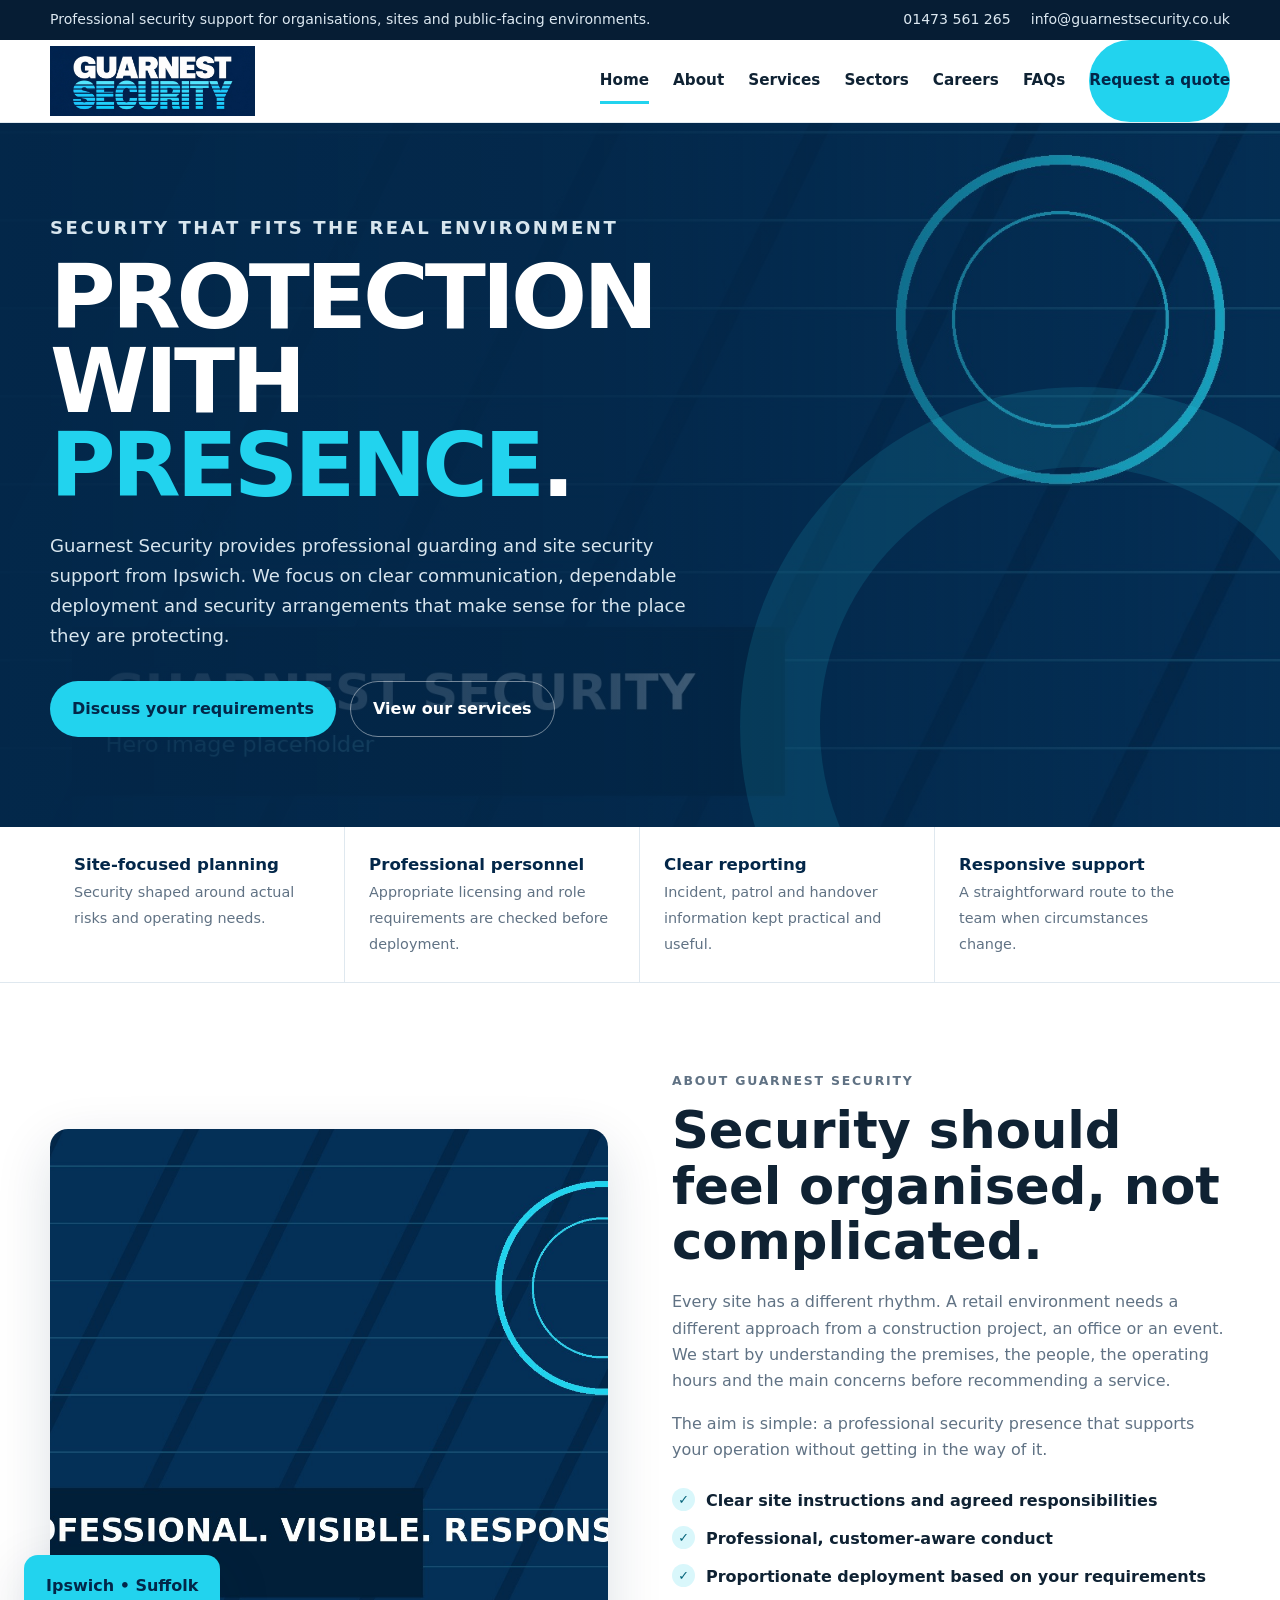
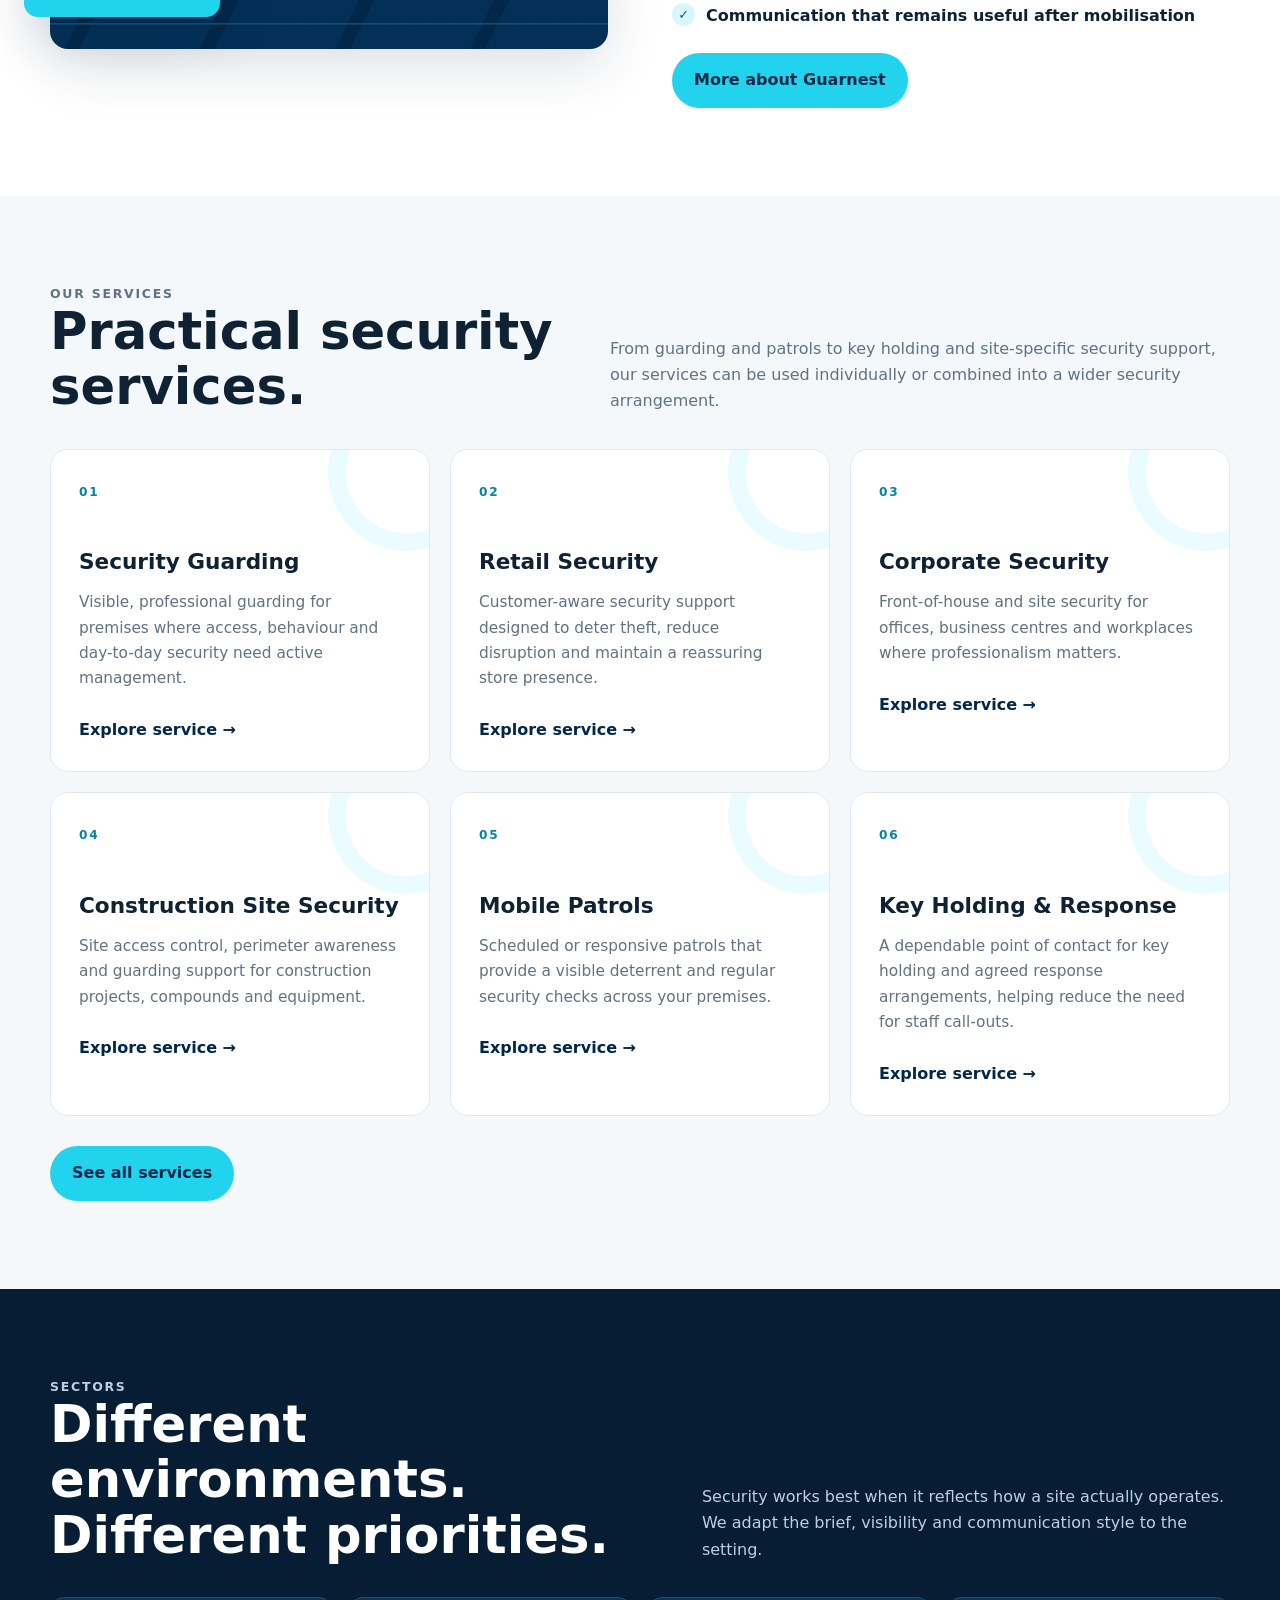
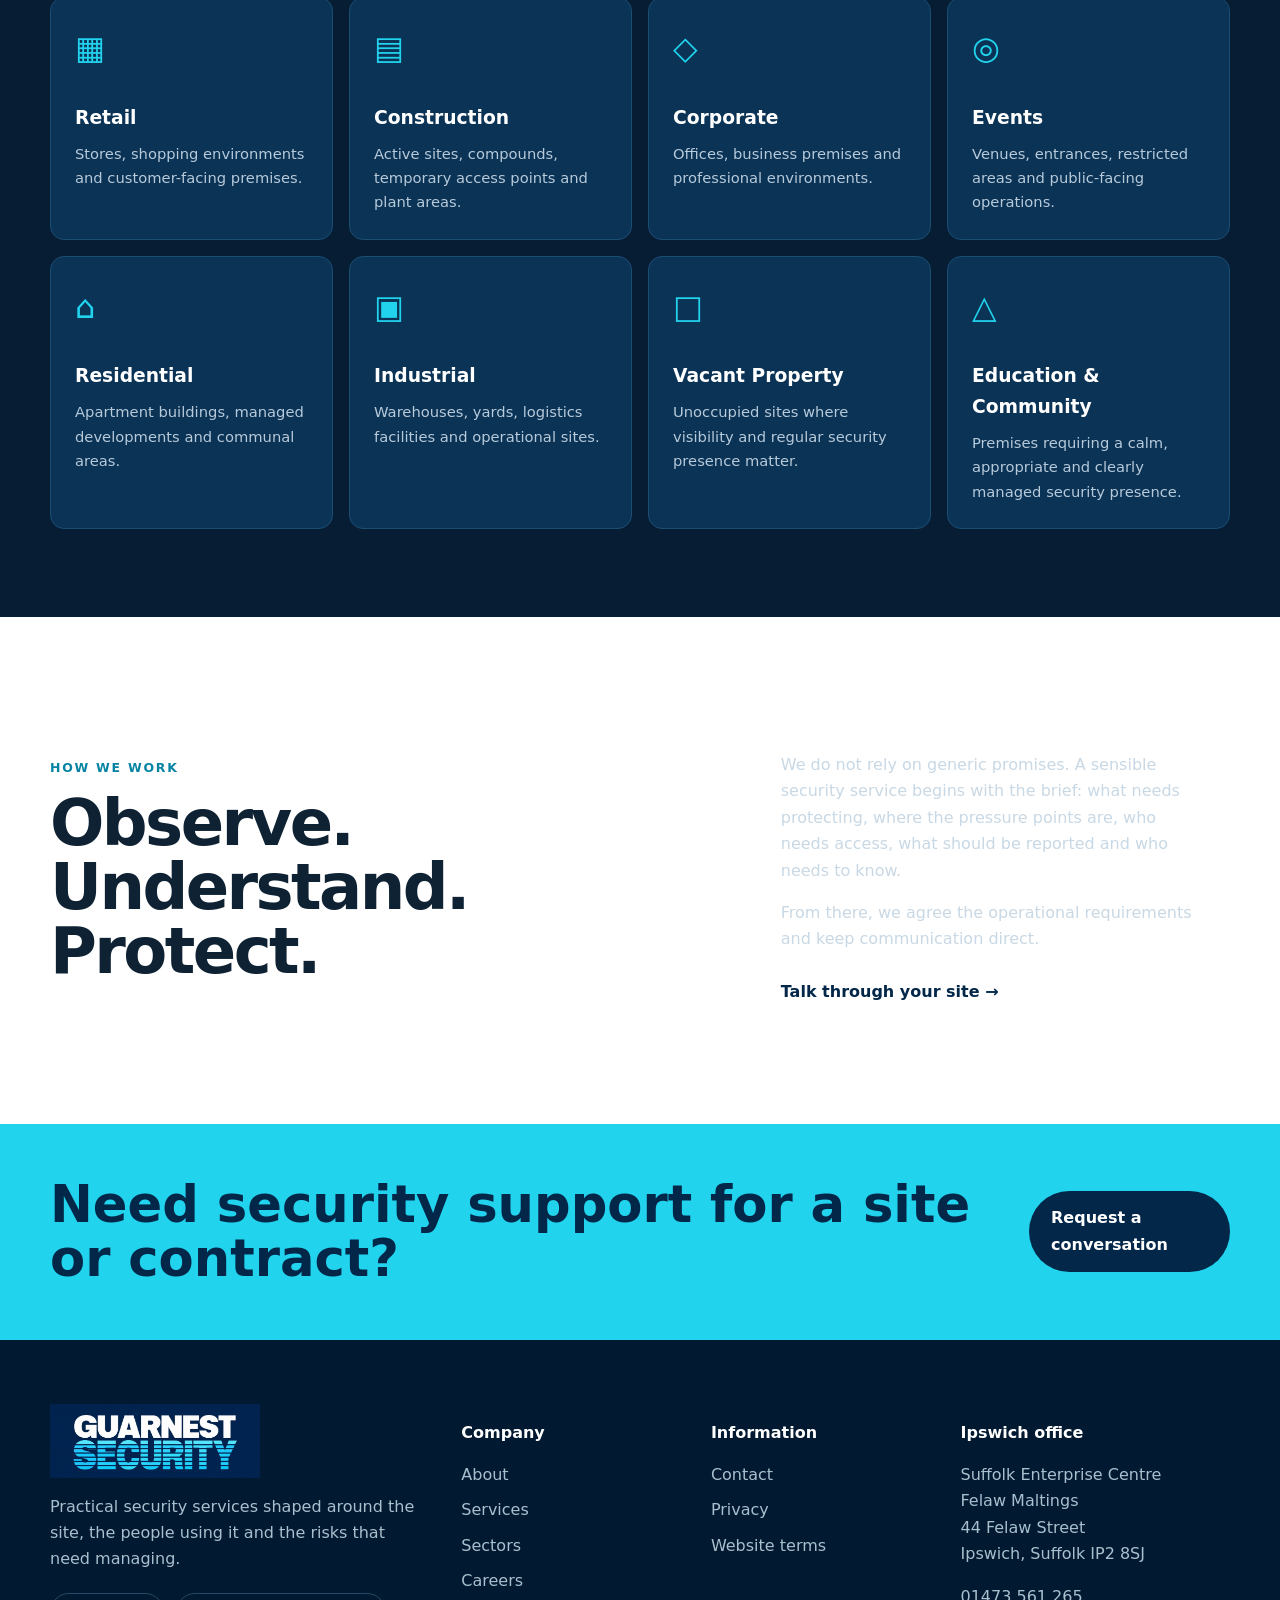
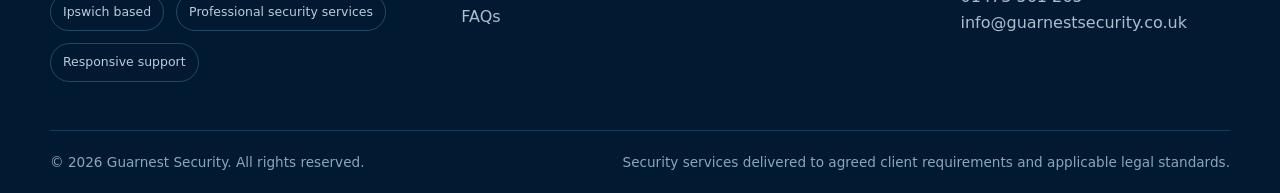
==== index.html @ 308ed081 "Add files via upload" ====
<!doctype html><html lang="en-GB"><head><meta charset="utf-8"><meta name="viewport" content="width=device-width,initial-scale=1"><title>Guarnest Security | Professional Security Services in Ipswich</title><meta name="description" content="Guarnest Security provides professional guarding, patrol, key holding, event, retail, construction and site security services from Ipswich, Suffolk."><meta name="theme-color" content="#032749"><link rel="icon" href="/favicon.svg" type="image/svg+xml"><link rel="alternate icon" href="/favicon.ico"><link rel="stylesheet" href="/assets/css/style.css"><script defer src="/assets/js/script.js"></script></head><body><a class="skip-link" href="#main">Skip to content</a>
<div class="topbar"><div class="container"><span class="topbar-copy">Professional security support for organisations, sites and public-facing environments.</span><div class="topbar-links"><a href="tel:01473561265">01473 561 265</a><a href="mailto:info@guarnestsecurity.co.uk">info@guarnestsecurity.co.uk</a></div></div></div>
<header class="site-header"><div class="container nav-wrap"><a class="brand" href="/" aria-label="Guarnest Security home"><img src="/images/guarnest-logo.jpg" alt="Guarnest Security"></a><button class="menu-btn" aria-label="Open menu" aria-expanded="false"><span></span><span></span><span></span></button><nav class="nav" aria-label="Primary navigation"><a href="/" class="active">Home</a><a href="/about/" class="">About</a><a href="/services/" class="">Services</a><a href="/sectors/" class="">Sectors</a><a href="/careers/" class="">Careers</a><a href="/faq/" class="">FAQs</a><a class="nav-cta" href="/contact/">Request a quote</a></nav></div></header><main id="main"><section class="hero"><div class="container"><div class="hero-copy"><p class="eyebrow">Security that fits the real environment</p><h1>Protection with <span>presence</span>.</h1><p>Guarnest Security provides professional guarding and site security support from Ipswich. We focus on clear communication, dependable deployment and security arrangements that make sense for the place they are protecting.</p><div class="hero-actions"><a class="btn" href="/contact/">Discuss your requirements</a><a class="btn btn-outline" href="/services/">View our services</a></div></div></div></section>
<section class="trust-strip"><div class="container trust-grid"><div class="trust-item"><strong>Site-focused planning</strong><span>Security shaped around actual risks and operating needs.</span></div><div class="trust-item"><strong>Professional personnel</strong><span>Appropriate licensing and role requirements are checked before deployment.</span></div><div class="trust-item"><strong>Clear reporting</strong><span>Incident, patrol and handover information kept practical and useful.</span></div><div class="trust-item"><strong>Responsive support</strong><span>A straightforward route to the team when circumstances change.</span></div></div></section>
<section class="section"><div class="container split"><div class="media-card reveal"><img src="/images/about-security.jpg" alt="Guarnest Security image placeholder"><div class="media-badge">Ipswich • Suffolk</div></div><div class="content reveal"><p class="eyebrow">About Guarnest Security</p><h2>Security should feel organised, not complicated.</h2><p>Every site has a different rhythm. A retail environment needs a different approach from a construction project, an office or an event. We start by understanding the premises, the people, the operating hours and the main concerns before recommending a service.</p><p>The aim is simple: a professional security presence that supports your operation without getting in the way of it.</p><ul class="ticks"><li>Clear site instructions and agreed responsibilities</li><li>Professional, customer-aware conduct</li><li>Proportionate deployment based on your requirements</li><li>Communication that remains useful after mobilisation</li></ul><a class="btn" href="/about/">More about Guarnest</a></div></div></section>
<section class="section section-soft"><div class="container"><div class="section-head"><div><p class="eyebrow">Our services</p><h2>Practical security services.</h2></div><p>From guarding and patrols to key holding and site-specific security support, our services can be used individually or combined into a wider security arrangement.</p></div><div class="cards"><article class="card reveal"><span class="num">01</span><h3>Security Guarding</h3><p>Visible, professional guarding for premises where access, behaviour and day-to-day security need active management.</p><a class="card-link" href="/services/#security-guarding">Explore service →</a></article><article class="card reveal"><span class="num">02</span><h3>Retail Security</h3><p>Customer-aware security support designed to deter theft, reduce disruption and maintain a reassuring store presence.</p><a class="card-link" href="/services/#retail-security">Explore service →</a></article><article class="card reveal"><span class="num">03</span><h3>Corporate Security</h3><p>Front-of-house and site security for offices, business centres and workplaces where professionalism matters.</p><a class="card-link" href="/services/#corporate-security">Explore service →</a></article><article class="card reveal"><span class="num">04</span><h3>Construction Site Security</h3><p>Site access control, perimeter awareness and guarding support for construction projects, compounds and equipment.</p><a class="card-link" href="/services/#construction-site-security">Explore service →</a></article><article class="card reveal"><span class="num">05</span><h3>Mobile Patrols</h3><p>Scheduled or responsive patrols that provide a visible deterrent and regular security checks across your premises.</p><a class="card-link" href="/services/#mobile-patrols">Explore service →</a></article><article class="card reveal"><span class="num">06</span><h3>Key Holding & Response</h3><p>A dependable point of contact for key holding and agreed response arrangements, helping reduce the need for staff call-outs.</p><a class="card-link" href="/services/#key-holding-response">Explore service →</a></article></div><div style="margin-top:30px"><a class="btn" href="/services/">See all services</a></div></div></section>
<section class="section section-dark"><div class="container"><div class="section-head"><div><p class="eyebrow">Sectors</p><h2>Different environments. Different priorities.</h2></div><p>Security works best when it reflects how a site actually operates. We adapt the brief, visibility and communication style to the setting.</p></div><div class="sector-grid"><article class="sector reveal"><div class="icon">▦</div><h3>Retail</h3><p>Stores, shopping environments and customer-facing premises.</p></article><article class="sector reveal"><div class="icon">▤</div><h3>Construction</h3><p>Active sites, compounds, temporary access points and plant areas.</p></article><article class="sector reveal"><div class="icon">◇</div><h3>Corporate</h3><p>Offices, business premises and professional environments.</p></article><article class="sector reveal"><div class="icon">◎</div><h3>Events</h3><p>Venues, entrances, restricted areas and public-facing operations.</p></article><article class="sector reveal"><div class="icon">⌂</div><h3>Residential</h3><p>Apartment buildings, managed developments and communal areas.</p></article><article class="sector reveal"><div class="icon">▣</div><h3>Industrial</h3><p>Warehouses, yards, logistics facilities and operational sites.</p></article><article class="sector reveal"><div class="icon">□</div><h3>Vacant Property</h3><p>Unoccupied sites where visibility and regular security presence matter.</p></article><article class="sector reveal"><div class="icon">△</div><h3>Education & Community</h3><p>Premises requiring a calm, appropriate and clearly managed security presence.</p></article></div></div></section>
<section class="section"><div class="container statement"><div class="reveal"><p class="eyebrow">How we work</p><h2>Observe. Understand. Protect.</h2></div><div class="statement-box reveal"><p>We do not rely on generic promises. A sensible security service begins with the brief: what needs protecting, where the pressure points are, who needs access, what should be reported and who needs to know.</p><p>From there, we agree the operational requirements and keep communication direct.</p><a class="card-link" href="/contact/">Talk through your site →</a></div></div></section>
<section class="cta-band"><div class="container cta-inner"><h2>Need security support for a site or contract?</h2><a class="btn" href="/contact/">Request a conversation</a></div></section></main><footer class="footer"><div class="container footer-grid"><div><img class="footer-logo" src="/images/guarnest-logo.jpg" alt="Guarnest Security"><p>Practical security services shaped around the site, the people using it and the risks that need managing.</p><div class="badge-row"><span class="badge">Ipswich based</span><span class="badge">Professional security services</span><span class="badge">Responsive support</span></div></div><div><h3>Company</h3><div class="footer-links"><a href="/about/">About</a><a href="/services/">Services</a><a href="/sectors/">Sectors</a><a href="/careers/">Careers</a><a href="/faq/">FAQs</a></div></div><div><h3>Information</h3><div class="footer-links"><a href="/contact/">Contact</a><a href="/privacy/">Privacy</a><a href="/terms/">Website terms</a></div></div><div><h3>Ipswich office</h3><address>Suffolk Enterprise Centre<br>Felaw Maltings<br>44 Felaw Street<br>Ipswich, Suffolk IP2 8SJ</address><p><a href="tel:01473561265">01473 561 265</a><br><a href="mailto:info@guarnestsecurity.co.uk">info@guarnestsecurity.co.uk</a></p></div></div><div class="container footer-bottom"><span>© <span data-year></span> Guarnest Security. All rights reserved.</span><span>Security services delivered to agreed client requirements and applicable legal standards.</span></div></footer></body></html>
---- assets/css/style.css ----
/* Guarnest Security — original static website */
:root{--navy:#032749;--navy-2:#061d34;--blue:#075985;--cyan:#22d3ee;--cyan-2:#67e8f9;--ink:#0f2233;--muted:#607284;--paper:#f5f8fb;--white:#fff;--line:#dfe8ef;--shadow:0 18px 55px rgba(4,39,73,.14);--radius:18px;--max:1180px}
*{box-sizing:border-box}html{scroll-behavior:smooth}body{margin:0;font-family:Inter,ui-sans-serif,system-ui,-apple-system,BlinkMacSystemFont,"Segoe UI",sans-serif;color:var(--ink);background:#fff;line-height:1.65}img{max-width:100%;display:block}a{color:inherit;text-decoration:none}button,input,textarea,select{font:inherit}.container{width:min(var(--max),calc(100% - 40px));margin-inline:auto}.skip-link{position:absolute;left:-9999px;top:10px;background:#fff;color:#000;padding:10px 14px;z-index:9999}.skip-link:focus{left:10px}.eyebrow{margin:0 0 12px;text-transform:uppercase;letter-spacing:.14em;font-weight:800;font-size:.78rem;color:#0784a3}.section{padding:88px 0}.section-soft{background:var(--paper)}.section-dark{background:var(--navy-2);color:#fff}.section-head{display:flex;justify-content:space-between;align-items:end;gap:30px;margin-bottom:34px}.section-head h2,.content h2{font-size:clamp(2rem,4vw,3.4rem);line-height:1.08;margin:0}.section-head p{max-width:620px;color:var(--muted);margin:0}.section-dark .section-head p{color:#bdd0df}.topbar{background:var(--navy-2);color:#dce8f1;font-size:.88rem}.topbar .container{display:flex;justify-content:space-between;align-items:center;gap:20px;min-height:40px}.topbar-links{display:flex;gap:20px;flex-wrap:wrap}.topbar a:hover{color:var(--cyan)}.site-header{position:sticky;top:0;z-index:1000;background:rgba(255,255,255,.96);backdrop-filter:blur(12px);border-bottom:1px solid rgba(223,232,239,.9)}.nav-wrap{height:82px;display:flex;align-items:center;justify-content:space-between;gap:28px}.brand img{width:205px;height:70px;object-fit:cover;object-position:center}.nav{display:flex;align-items:center;gap:24px;font-weight:700;font-size:.95rem}.nav a{position:relative;padding:28px 0}.nav a:after{content:"";position:absolute;left:0;right:100%;bottom:18px;height:3px;background:var(--cyan);transition:.2s}.nav a:hover:after,.nav a.active:after{right:0}.nav-cta,.btn{display:inline-flex;align-items:center;justify-content:center;gap:9px;background:var(--cyan);color:#032749;border:0;border-radius:999px;padding:14px 22px;font-weight:850;transition:transform .18s,box-shadow .18s,background .18s;cursor:pointer}.nav-cta:hover,.btn:hover{transform:translateY(-2px);box-shadow:0 10px 30px rgba(34,211,238,.24);background:var(--cyan-2)}.btn-outline{background:transparent;border:1px solid rgba(255,255,255,.45);color:#fff}.btn-outline:hover{background:#fff;color:var(--navy)}.menu-btn{display:none;background:transparent;border:0;padding:10px}.menu-btn span{display:block;width:26px;height:2px;background:var(--navy);margin:5px 0}.hero{position:relative;min-height:700px;display:grid;align-items:center;color:#fff;background:linear-gradient(90deg,rgba(3,39,73,.95) 0%,rgba(3,39,73,.83) 48%,rgba(3,39,73,.25) 100%),url('../../images/hero-security.jpg') center/cover no-repeat;overflow:hidden}.hero:after{content:"";position:absolute;right:-140px;bottom:-240px;width:520px;height:520px;border:80px solid rgba(34,211,238,.12);border-radius:50%}.hero-copy{position:relative;z-index:2;max-width:760px;padding:90px 0}.hero h1{font-size:clamp(3rem,7vw,6.1rem);line-height:.94;letter-spacing:-.045em;margin:0 0 24px;text-transform:uppercase}.hero h1 span{color:var(--cyan)}.hero p{font-size:1.13rem;max-width:670px;color:#d7e5ee}.hero-actions{display:flex;gap:14px;flex-wrap:wrap;margin-top:30px}.trust-strip{background:#fff;border-bottom:1px solid var(--line)}.trust-grid{display:grid;grid-template-columns:repeat(4,1fr)}.trust-item{padding:24px;border-right:1px solid var(--line)}.trust-item:last-child{border:0}.trust-item strong{display:block;font-size:1.04rem;color:var(--navy)}.trust-item span{color:var(--muted);font-size:.9rem}.split{display:grid;grid-template-columns:1fr 1fr;gap:64px;align-items:center}.media-card{position:relative}.media-card img{width:100%;border-radius:var(--radius);min-height:520px;object-fit:cover;box-shadow:var(--shadow)}.media-badge{position:absolute;left:-26px;bottom:32px;background:var(--cyan);color:var(--navy);padding:18px 22px;border-radius:14px;font-weight:900;box-shadow:var(--shadow)}.content h2{margin-bottom:20px}.content p{color:var(--muted)}.ticks{list-style:none;padding:0;margin:24px 0;display:grid;gap:12px}.ticks li{position:relative;padding-left:34px;font-weight:700}.ticks li:before{content:"✓";position:absolute;left:0;top:0;width:23px;height:23px;border-radius:50%;display:grid;place-items:center;background:#d9f7fb;color:#05647a;font-size:.8rem}.cards{display:grid;grid-template-columns:repeat(3,1fr);gap:20px}.card{border:1px solid var(--line);border-radius:var(--radius);background:#fff;padding:28px;min-height:280px;position:relative;overflow:hidden;transition:.2s}.card:hover{transform:translateY(-5px);box-shadow:var(--shadow);border-color:#b8eaf2}.card .num{font-size:.76rem;color:#0784a3;font-weight:900;letter-spacing:.14em}.card h3{font-size:1.35rem;line-height:1.2;margin:45px 0 12px}.card p{color:var(--muted);font-size:.96rem}.card-link{display:inline-flex;gap:8px;font-weight:850;color:var(--navy);margin-top:10px}.card-link:hover{color:#0784a3}.card:after{content:"";position:absolute;right:-55px;top:-55px;width:120px;height:120px;border-radius:50%;border:18px solid #eafcff}.sector-grid{display:grid;grid-template-columns:repeat(4,1fr);gap:16px}.sector{padding:24px;background:#0b3356;border:1px solid #1b4d73;border-radius:14px;min-height:180px}.sector .icon{font-size:2rem;color:var(--cyan);margin-bottom:28px}.sector h3{margin:0 0 8px}.sector p{color:#b7cada;margin:0;font-size:.92rem}.statement{display:grid;grid-template-columns:1.15fr .85fr;gap:50px;align-items:center}.statement h2{font-size:clamp(2.3rem,5vw,4.5rem);line-height:1;letter-spacing:-.04em;margin:0}.statement-box{padding:30px;border:1px solid rgba(255,255,255,.14);border-radius:var(--radius);background:rgba(255,255,255,.05)}.statement-box p{color:#c8d8e4}.stats{display:grid;grid-template-columns:repeat(3,1fr);gap:18px;margin-top:28px}.stat{padding:22px;background:#fff;border-radius:14px;border:1px solid var(--line)}.stat strong{display:block;font-size:1.5rem;color:var(--navy)}.stat span{color:var(--muted);font-size:.9rem}.cta-band{padding:54px 0;background:var(--cyan);color:var(--navy)}.cta-inner{display:flex;justify-content:space-between;align-items:center;gap:30px}.cta-inner h2{font-size:clamp(2rem,4vw,3.2rem);line-height:1.05;margin:0}.cta-inner .btn{background:var(--navy);color:#fff}.page-hero{min-height:390px;color:#fff;display:grid;align-items:end;padding:80px 0;background:linear-gradient(90deg,rgba(3,39,73,.96),rgba(3,39,73,.55)),url('../../images/services-security.jpg') center/cover}.page-hero.about{background-image:linear-gradient(90deg,rgba(3,39,73,.96),rgba(3,39,73,.55)),url('../../images/about-security.jpg')}.page-hero.sectors{background-image:linear-gradient(90deg,rgba(3,39,73,.96),rgba(3,39,73,.55)),url('../../images/sectors-security.jpg')}.page-hero.careers{background-image:linear-gradient(90deg,rgba(3,39,73,.96),rgba(3,39,73,.55)),url('../../images/careers-security.jpg')}.page-hero.contact{background-image:linear-gradient(90deg,rgba(3,39,73,.96),rgba(3,39,73,.55)),url('../../images/contact-security.jpg')}.page-hero h1{font-size:clamp(3rem,6vw,5rem);line-height:1;margin:0 0 14px}.page-hero p{max-width:690px;color:#d9e7ef}.breadcrumb{font-size:.88rem;color:#9fdbe8;margin-bottom:18px}.service-list{display:grid;gap:16px}.service-row{display:grid;grid-template-columns:70px 1fr auto;align-items:center;gap:22px;padding:24px;border-bottom:1px solid var(--line)}.service-row .service-no{font-weight:900;color:#0995b2}.service-row h3{margin:0 0 6px}.service-row p{margin:0;color:var(--muted)}.service-row a{font-weight:850;color:var(--navy)}.faq{display:grid;gap:12px}.faq-item{border:1px solid var(--line);border-radius:14px;background:#fff;overflow:hidden}.faq-q{width:100%;border:0;background:#fff;padding:20px 24px;text-align:left;font-weight:850;display:flex;justify-content:space-between;cursor:pointer}.faq-a{display:none;padding:0 24px 22px;color:var(--muted)}.faq-item.open .faq-a{display:block}.faq-item.open .faq-q span{transform:rotate(45deg)}.contact-grid{display:grid;grid-template-columns:.85fr 1.15fr;gap:35px}.contact-card{background:var(--navy);color:#fff;padding:36px;border-radius:var(--radius)}.contact-card p,.contact-card address{color:#c8d9e5;font-style:normal}.contact-detail{border-top:1px solid rgba(255,255,255,.16);padding:20px 0}.contact-detail strong{display:block;color:var(--cyan);font-size:.8rem;text-transform:uppercase;letter-spacing:.12em}.form-card{border:1px solid var(--line);padding:36px;border-radius:var(--radius);box-shadow:var(--shadow)}.form-grid{display:grid;grid-template-columns:1fr 1fr;gap:18px}.field{display:grid;gap:7px}.field.full{grid-column:1/-1}.field label{font-weight:800;font-size:.9rem}.field input,.field textarea,.field select{width:100%;border:1px solid #cad8e2;border-radius:10px;padding:13px 14px;background:#fff}.field textarea{min-height:145px;resize:vertical}.form-note{font-size:.84rem;color:var(--muted)}.notice{display:none;margin-top:14px;padding:12px 14px;background:#e8fbfe;color:#075267;border-radius:10px}.notice.show{display:block}.policy{max-width:850px}.policy h2{font-size:1.55rem;margin-top:40px}.policy p,.policy li{color:var(--muted)}.footer{background:#021a31;color:#d8e5ee;padding:64px 0 0}.footer-grid{display:grid;grid-template-columns:1.4fr .8fr .8fr 1fr;gap:34px}.footer-logo{width:210px;height:74px;object-fit:cover}.footer p,.footer a,.footer address{color:#aabfce;font-style:normal}.footer a:hover{color:var(--cyan)}.footer h3{color:#fff;font-size:1rem}.footer-links{display:grid;gap:9px}.footer-bottom{margin-top:48px;border-top:1px solid #173a57;padding:20px 0;display:flex;justify-content:space-between;gap:20px;font-size:.85rem;color:#8ba6ba}.badge-row{display:flex;gap:12px;flex-wrap:wrap;margin-top:20px}.badge{border:1px solid #244965;border-radius:999px;padding:8px 12px;font-size:.78rem;color:#b9ccd9}.reveal{opacity:0;transform:translateY(18px);transition:.55s}.reveal.visible{opacity:1;transform:none}@media(max-width:960px){.topbar .container{justify-content:center}.topbar .topbar-copy{display:none}.menu-btn{display:block}.nav{position:absolute;left:0;right:0;top:82px;background:#fff;display:none;flex-direction:column;align-items:stretch;padding:16px 24px 26px;border-bottom:1px solid var(--line);box-shadow:var(--shadow)}.nav.open{display:flex}.nav a{padding:10px 0}.nav a:after{display:none}.nav-cta{margin-top:6px}.hero{min-height:620px}.split,.statement,.contact-grid{grid-template-columns:1fr}.cards{grid-template-columns:repeat(2,1fr)}.sector-grid{grid-template-columns:repeat(2,1fr)}.trust-grid{grid-template-columns:repeat(2,1fr)}.trust-item:nth-child(2){border-right:0}.footer-grid{grid-template-columns:1fr 1fr}.media-badge{left:20px}.service-row{grid-template-columns:55px 1fr}.service-row>a{grid-column:2}.cta-inner{align-items:flex-start;flex-direction:column}}@media(max-width:620px){.container{width:min(var(--max),calc(100% - 28px))}.section{padding:64px 0}.topbar-links{gap:12px;font-size:.78rem}.brand img{width:170px;height:60px}.nav-wrap{height:72px}.nav{top:72px}.hero{min-height:590px}.hero-copy{padding:70px 0}.hero h1{font-size:3.1rem}.cards,.sector-grid,.stats,.footer-grid,.form-grid{grid-template-columns:1fr}.trust-grid{grid-template-columns:1fr}.trust-item{border-right:0;border-bottom:1px solid var(--line)}.section-head{display:block}.section-head p{margin-top:14px}.page-hero{min-height:330px}.page-hero h1{font-size:3rem}.footer-bottom{display:block}.footer-bottom span{display:block;margin-top:8px}.service-row{grid-template-columns:42px 1fr;gap:12px}.contact-card,.form-card{padding:26px}}
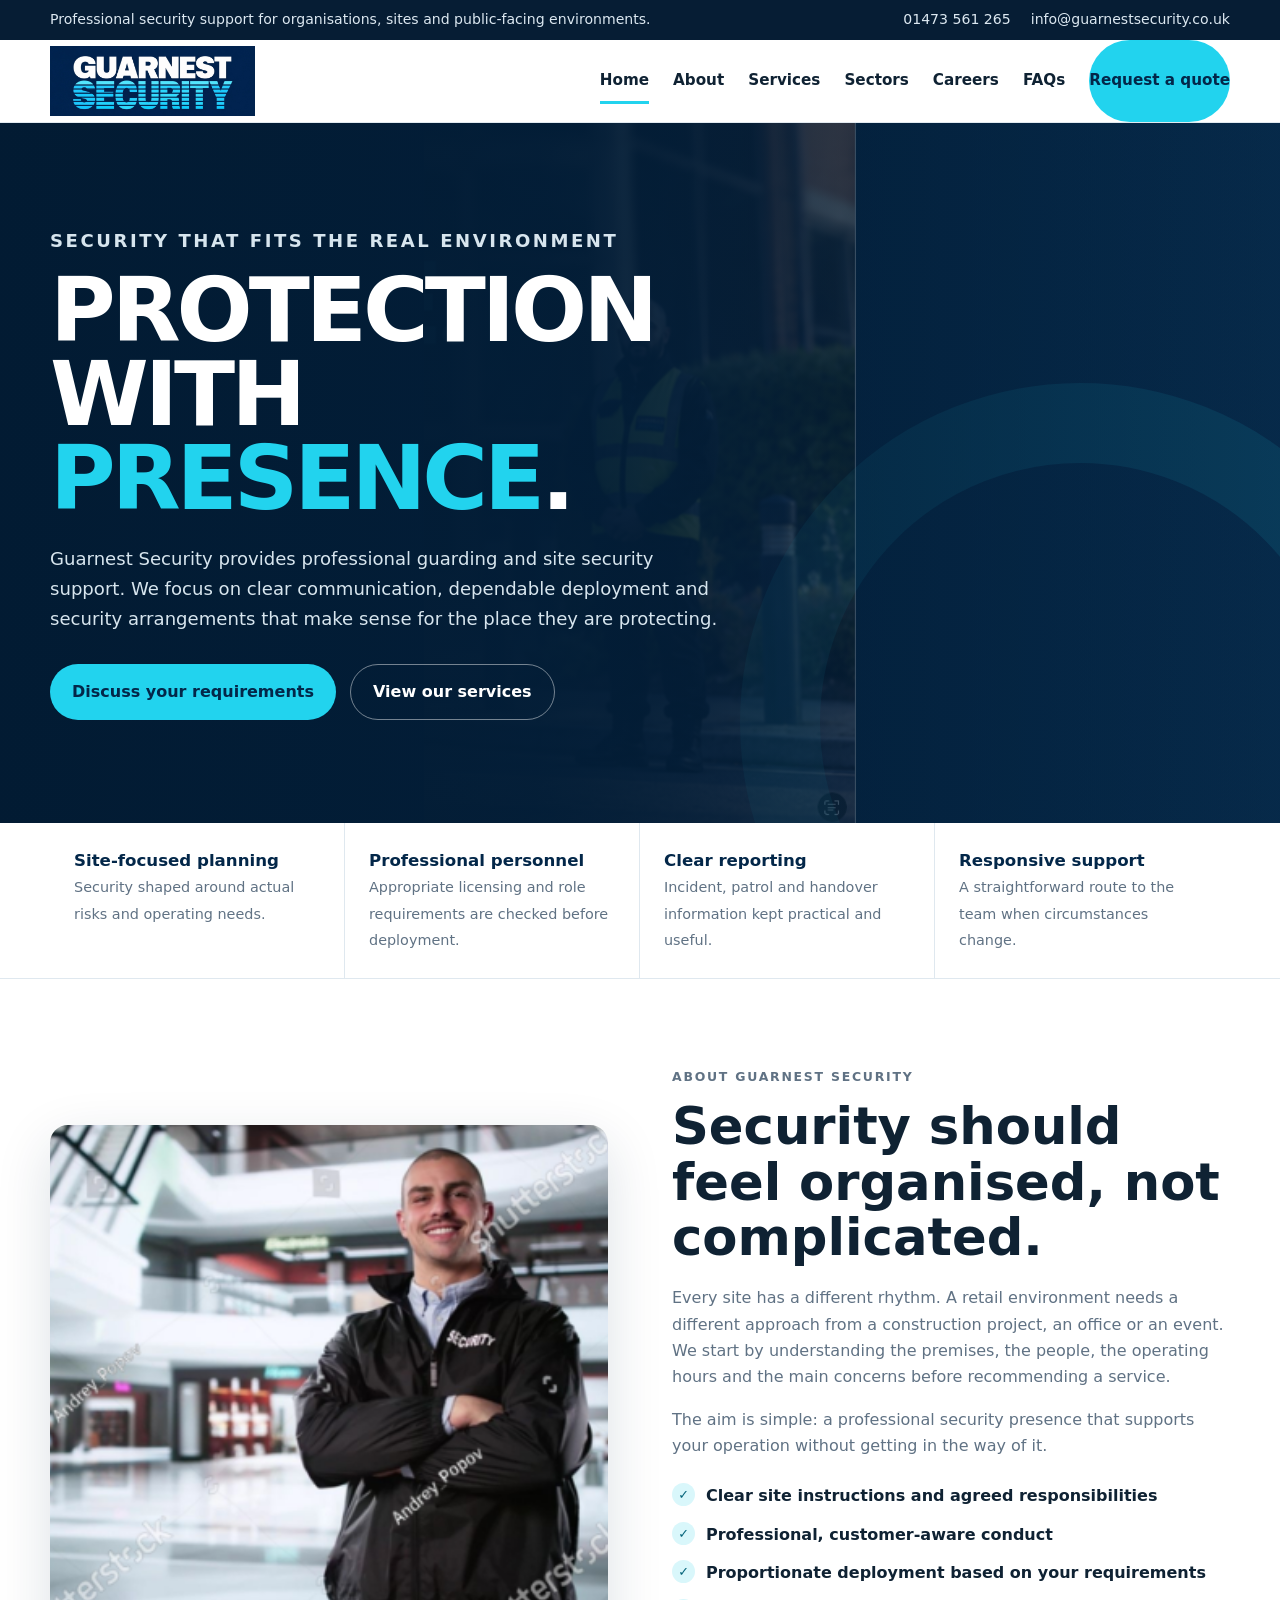
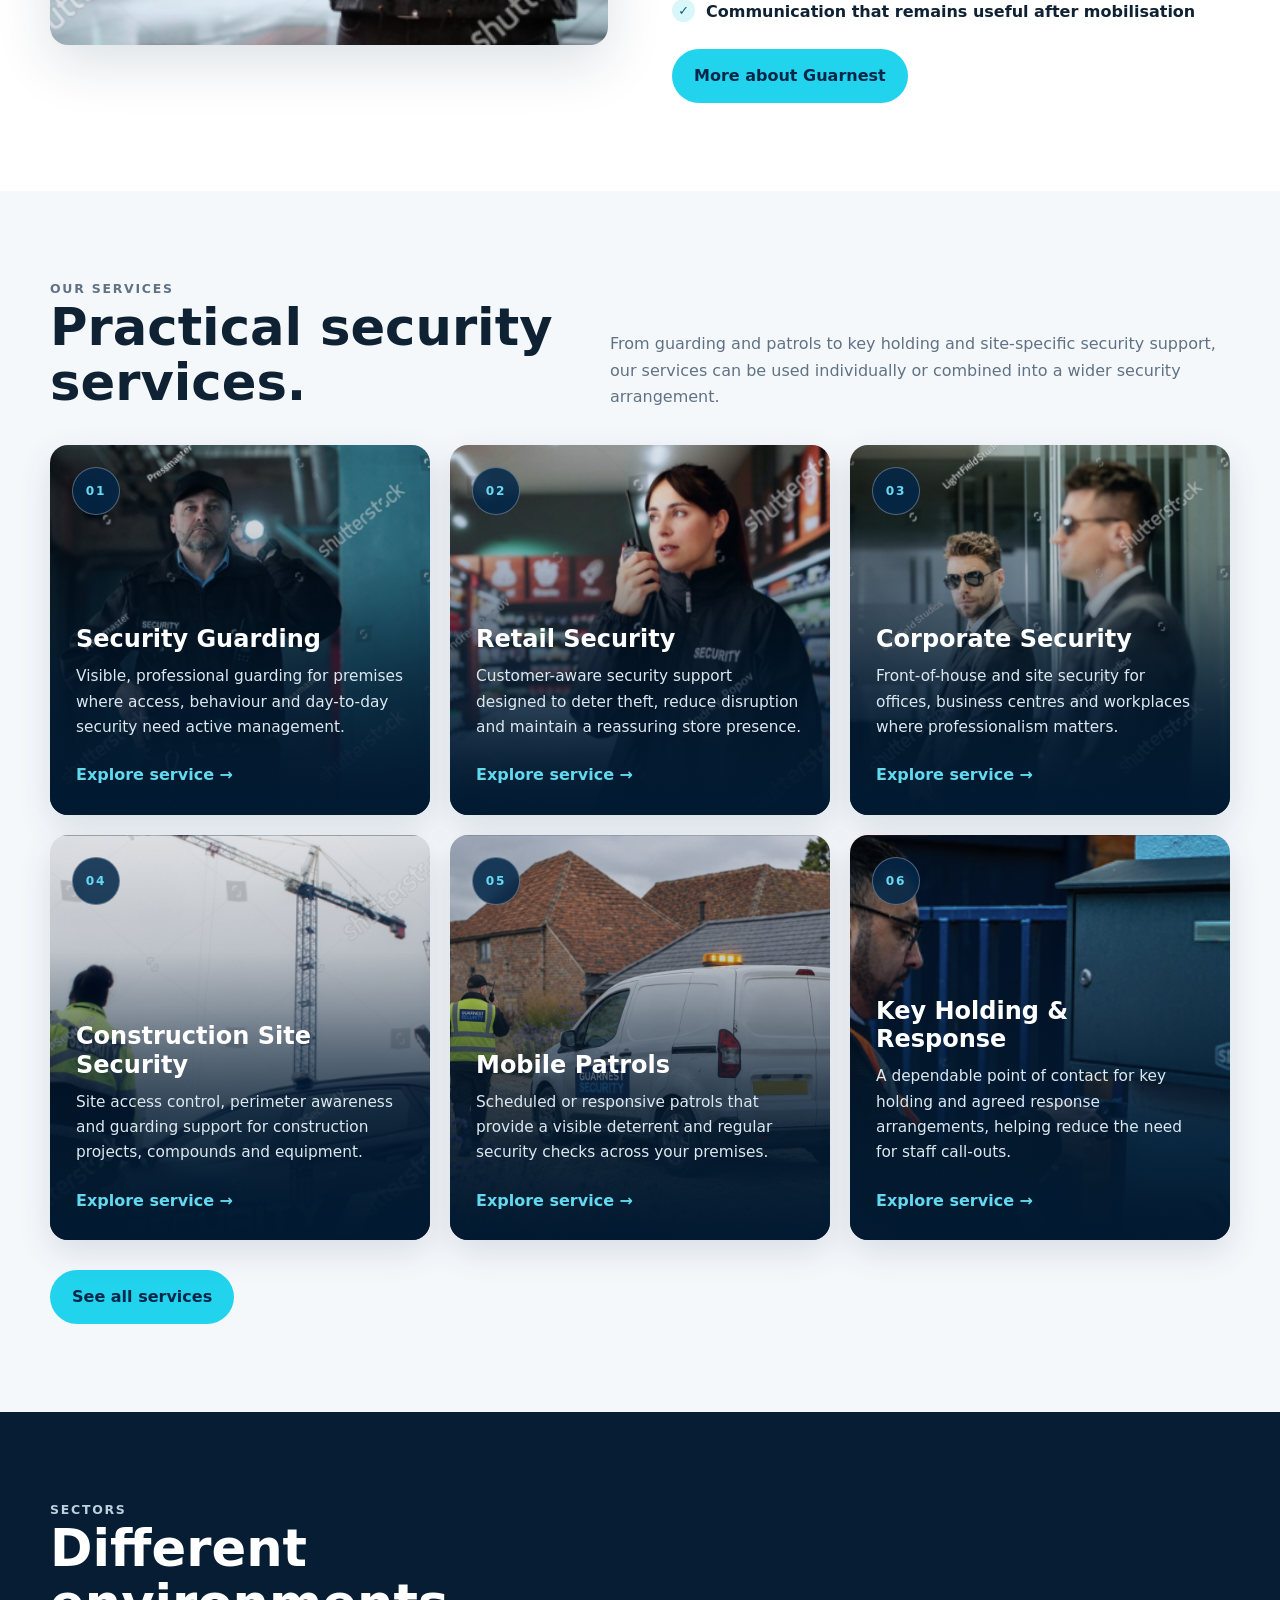
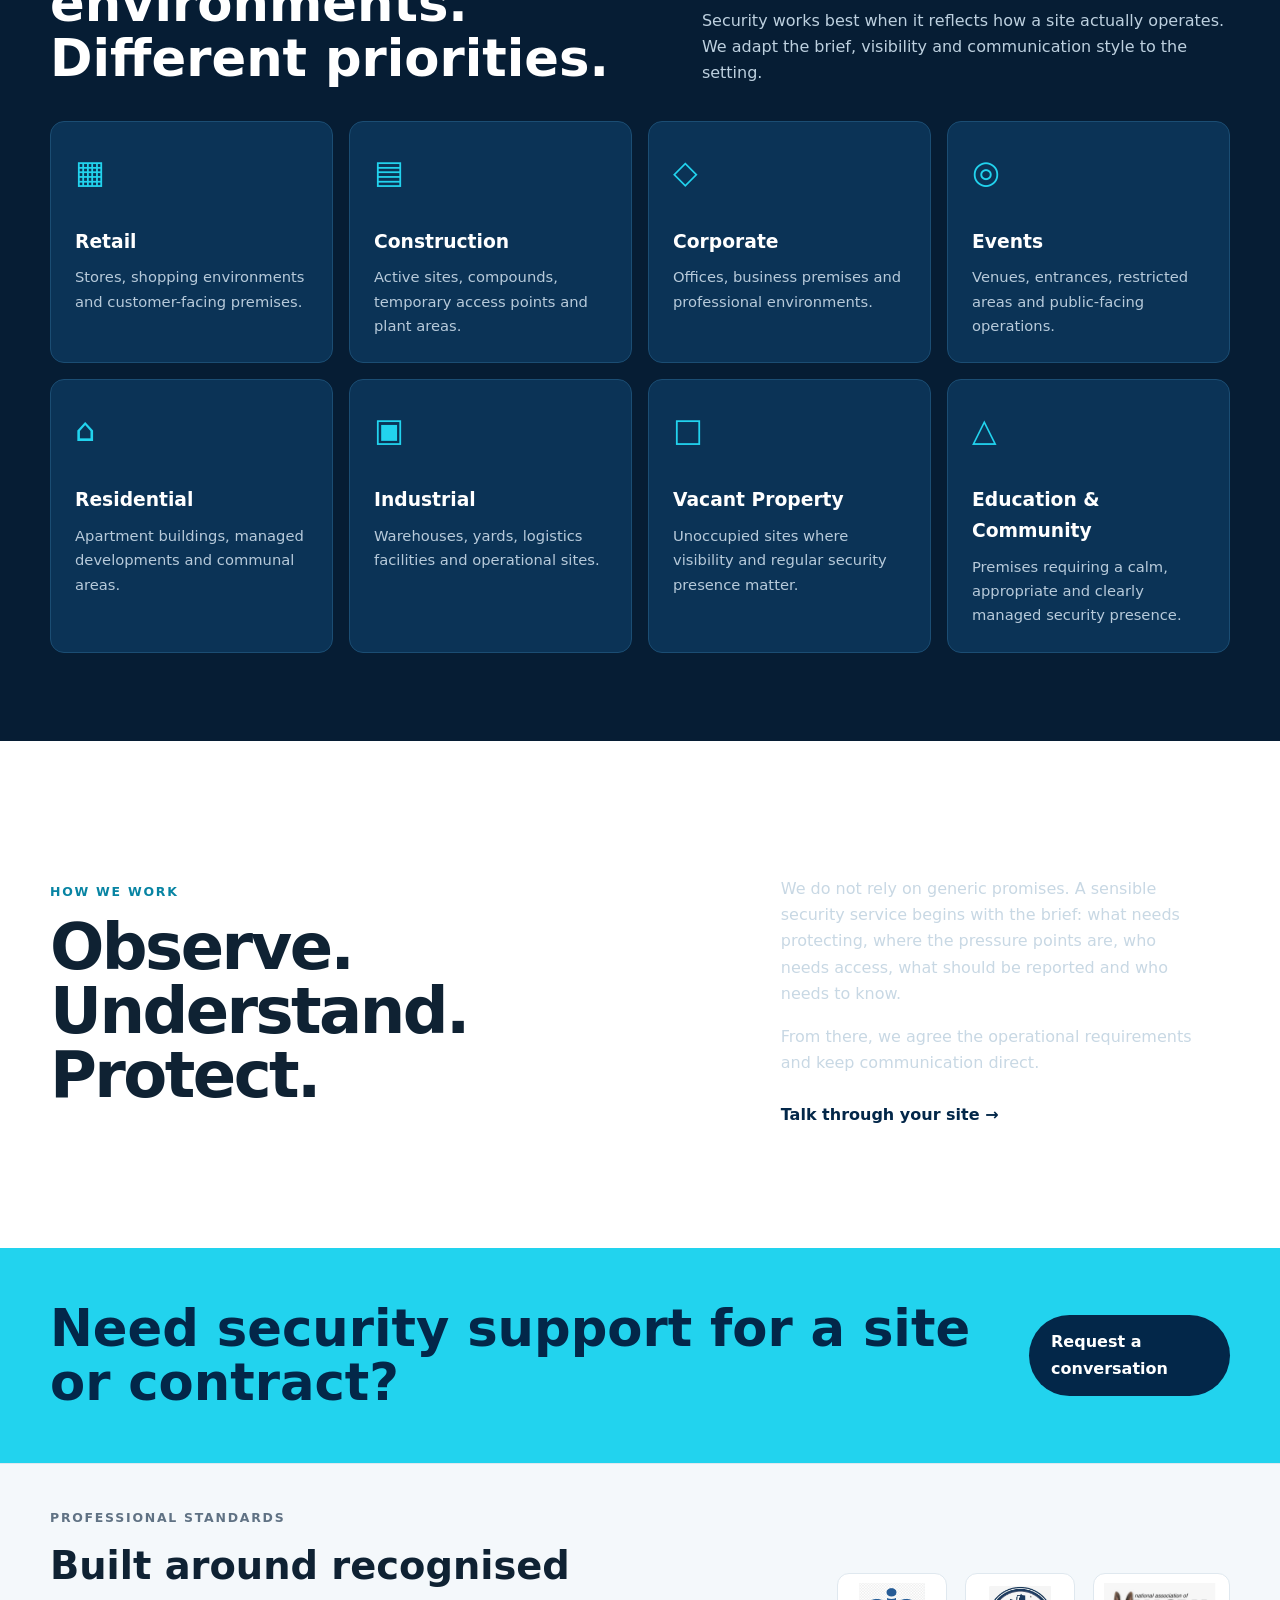
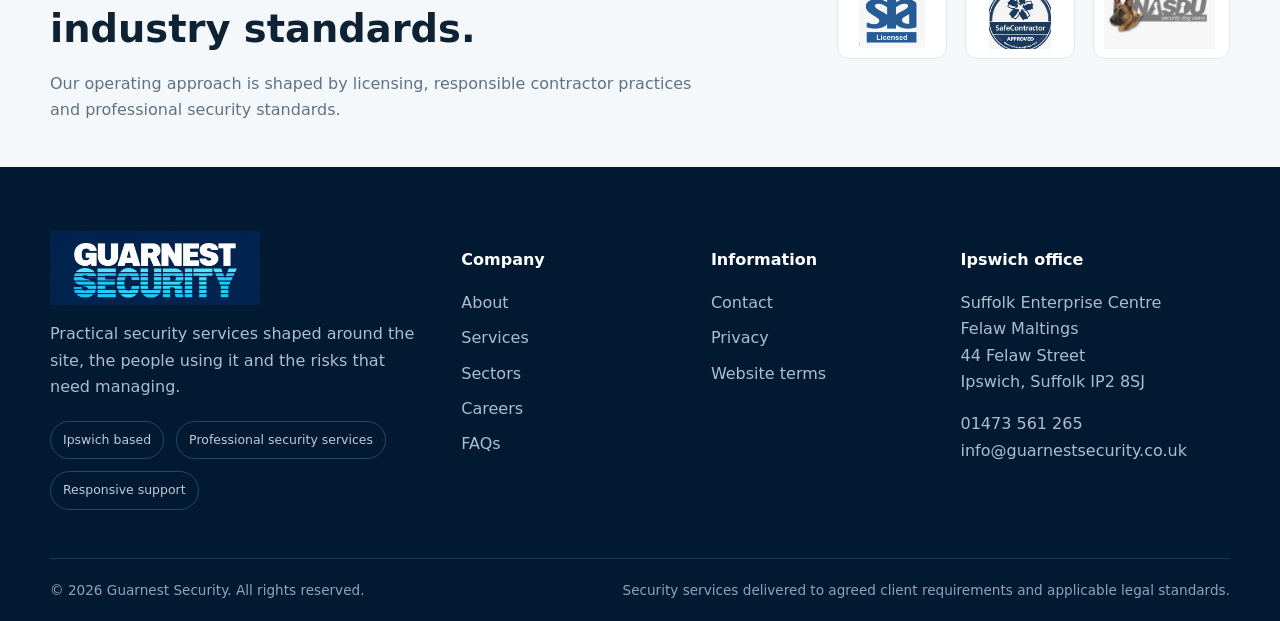
==== commit bc404ad5: "Add files via upload" ====
--- a/index.html
+++ b/index.html
@@ -1,9 +1,16 @@
 <!doctype html><html lang="en-GB"><head><meta charset="utf-8"><meta name="viewport" content="width=device-width,initial-scale=1"><title>Guarnest Security | Professional Security Services in Ipswich</title><meta name="description" content="Guarnest Security provides professional guarding, patrol, key holding, event, retail, construction and site security services from Ipswich, Suffolk."><meta name="theme-color" content="#032749"><link rel="icon" href="/favicon.svg" type="image/svg+xml"><link rel="alternate icon" href="/favicon.ico"><link rel="stylesheet" href="/assets/css/style.css"><script defer src="/assets/js/script.js"></script></head><body><a class="skip-link" href="#main">Skip to content</a>
 <div class="topbar"><div class="container"><span class="topbar-copy">Professional security support for organisations, sites and public-facing environments.</span><div class="topbar-links"><a href="tel:01473561265">01473 561 265</a><a href="mailto:info@guarnestsecurity.co.uk">info@guarnestsecurity.co.uk</a></div></div></div>
-<header class="site-header"><div class="container nav-wrap"><a class="brand" href="/" aria-label="Guarnest Security home"><img src="/images/guarnest-logo.jpg" alt="Guarnest Security"></a><button class="menu-btn" aria-label="Open menu" aria-expanded="false"><span></span><span></span><span></span></button><nav class="nav" aria-label="Primary navigation"><a href="/" class="active">Home</a><a href="/about/" class="">About</a><a href="/services/" class="">Services</a><a href="/sectors/" class="">Sectors</a><a href="/careers/" class="">Careers</a><a href="/faq/" class="">FAQs</a><a class="nav-cta" href="/contact/">Request a quote</a></nav></div></header><main id="main"><section class="hero"><div class="container"><div class="hero-copy"><p class="eyebrow">Security that fits the real environment</p><h1>Protection with <span>presence</span>.</h1><p>Guarnest Security provides professional guarding and site security support from Ipswich. We focus on clear communication, dependable deployment and security arrangements that make sense for the place they are protecting.</p><div class="hero-actions"><a class="btn" href="/contact/">Discuss your requirements</a><a class="btn btn-outline" href="/services/">View our services</a></div></div></div></section>
+<header class="site-header"><div class="container nav-wrap"><a class="brand" href="/" aria-label="Guarnest Security home"><img src="/images/guarnest-logo.jpg" alt="Guarnest Security"></a><button class="menu-btn" aria-label="Open menu" aria-expanded="false"><span></span><span></span><span></span></button><nav class="nav" aria-label="Primary navigation"><a href="/" class="active">Home</a><a href="/about/" class="">About</a><a href="/services/" class="">Services</a><a href="/sectors/" class="">Sectors</a><a href="/careers/" class="">Careers</a><a href="/faq/" class="">FAQs</a><a class="nav-cta" href="/contact/">Request a quote</a></nav></div></header><main id="main"><section class="hero"><div class="container"><div class="hero-copy"><p class="eyebrow">Security that fits the real environment</p><h1>Protection with <span>presence</span>.</h1><p>Guarnest Security provides professional guarding and site security support. We focus on clear communication, dependable deployment and security arrangements that make sense for the place they are protecting.</p><div class="hero-actions"><a class="btn" href="/contact/">Discuss your requirements</a><a class="btn btn-outline" href="/services/">View our services</a></div></div></div></section>
 <section class="trust-strip"><div class="container trust-grid"><div class="trust-item"><strong>Site-focused planning</strong><span>Security shaped around actual risks and operating needs.</span></div><div class="trust-item"><strong>Professional personnel</strong><span>Appropriate licensing and role requirements are checked before deployment.</span></div><div class="trust-item"><strong>Clear reporting</strong><span>Incident, patrol and handover information kept practical and useful.</span></div><div class="trust-item"><strong>Responsive support</strong><span>A straightforward route to the team when circumstances change.</span></div></div></section>
-<section class="section"><div class="container split"><div class="media-card reveal"><img src="/images/about-security.jpg" alt="Guarnest Security image placeholder"><div class="media-badge">Ipswich • Suffolk</div></div><div class="content reveal"><p class="eyebrow">About Guarnest Security</p><h2>Security should feel organised, not complicated.</h2><p>Every site has a different rhythm. A retail environment needs a different approach from a construction project, an office or an event. We start by understanding the premises, the people, the operating hours and the main concerns before recommending a service.</p><p>The aim is simple: a professional security presence that supports your operation without getting in the way of it.</p><ul class="ticks"><li>Clear site instructions and agreed responsibilities</li><li>Professional, customer-aware conduct</li><li>Proportionate deployment based on your requirements</li><li>Communication that remains useful after mobilisation</li></ul><a class="btn" href="/about/">More about Guarnest</a></div></div></section>
-<section class="section section-soft"><div class="container"><div class="section-head"><div><p class="eyebrow">Our services</p><h2>Practical security services.</h2></div><p>From guarding and patrols to key holding and site-specific security support, our services can be used individually or combined into a wider security arrangement.</p></div><div class="cards"><article class="card reveal"><span class="num">01</span><h3>Security Guarding</h3><p>Visible, professional guarding for premises where access, behaviour and day-to-day security need active management.</p><a class="card-link" href="/services/#security-guarding">Explore service →</a></article><article class="card reveal"><span class="num">02</span><h3>Retail Security</h3><p>Customer-aware security support designed to deter theft, reduce disruption and maintain a reassuring store presence.</p><a class="card-link" href="/services/#retail-security">Explore service →</a></article><article class="card reveal"><span class="num">03</span><h3>Corporate Security</h3><p>Front-of-house and site security for offices, business centres and workplaces where professionalism matters.</p><a class="card-link" href="/services/#corporate-security">Explore service →</a></article><article class="card reveal"><span class="num">04</span><h3>Construction Site Security</h3><p>Site access control, perimeter awareness and guarding support for construction projects, compounds and equipment.</p><a class="card-link" href="/services/#construction-site-security">Explore service →</a></article><article class="card reveal"><span class="num">05</span><h3>Mobile Patrols</h3><p>Scheduled or responsive patrols that provide a visible deterrent and regular security checks across your premises.</p><a class="card-link" href="/services/#mobile-patrols">Explore service →</a></article><article class="card reveal"><span class="num">06</span><h3>Key Holding & Response</h3><p>A dependable point of contact for key holding and agreed response arrangements, helping reduce the need for staff call-outs.</p><a class="card-link" href="/services/#key-holding-response">Explore service →</a></article></div><div style="margin-top:30px"><a class="btn" href="/services/">See all services</a></div></div></section>
+<section class="section"><div class="container split"><div class="media-card reveal"><img src="/images/home-about-security.png" alt="Professional security officer in a commercial environment"></div><div class="content reveal"><p class="eyebrow">About Guarnest Security</p><h2>Security should feel organised, not complicated.</h2><p>Every site has a different rhythm. A retail environment needs a different approach from a construction project, an office or an event. We start by understanding the premises, the people, the operating hours and the main concerns before recommending a service.</p><p>The aim is simple: a professional security presence that supports your operation without getting in the way of it.</p><ul class="ticks"><li>Clear site instructions and agreed responsibilities</li><li>Professional, customer-aware conduct</li><li>Proportionate deployment based on your requirements</li><li>Communication that remains useful after mobilisation</li></ul><a class="btn" href="/about/">More about Guarnest</a></div></div></section>
+<section class="section section-soft"><div class="container"><div class="section-head"><div><p class="eyebrow">Our services</p><h2>Practical security services.</h2></div><p>From guarding and patrols to key holding and site-specific security support, our services can be used individually or combined into a wider security arrangement.</p></div><div class="cards service-image-cards">
+<article class="card service-card reveal" style="--card-image:url('/images/service-security-guarding.png')"><span class="num">01</span><div class="card-copy"><h3>Security Guarding</h3><p>Visible, professional guarding for premises where access, behaviour and day-to-day security need active management.</p><a class="card-link" href="/services/#security-guarding">Explore service →</a></div></article>
+<article class="card service-card reveal" style="--card-image:url('/images/service-retail.png')"><span class="num">02</span><div class="card-copy"><h3>Retail Security</h3><p>Customer-aware security support designed to deter theft, reduce disruption and maintain a reassuring store presence.</p><a class="card-link" href="/services/#retail-security">Explore service →</a></div></article>
+<article class="card service-card reveal" style="--card-image:url('/images/service-corporate.png')"><span class="num">03</span><div class="card-copy"><h3>Corporate Security</h3><p>Front-of-house and site security for offices, business centres and workplaces where professionalism matters.</p><a class="card-link" href="/services/#corporate-security">Explore service →</a></div></article>
+<article class="card service-card reveal" style="--card-image:url('/images/service-construction.png')"><span class="num">04</span><div class="card-copy"><h3>Construction Site Security</h3><p>Site access control, perimeter awareness and guarding support for construction projects, compounds and equipment.</p><a class="card-link" href="/services/#construction-site-security">Explore service →</a></div></article>
+<article class="card service-card reveal" style="--card-image:url('/images/service-mobile-patrols.jpeg')"><span class="num">05</span><div class="card-copy"><h3>Mobile Patrols</h3><p>Scheduled or responsive patrols that provide a visible deterrent and regular security checks across your premises.</p><a class="card-link" href="/services/#mobile-patrols">Explore service →</a></div></article>
+<article class="card service-card reveal" style="--card-image:url('/images/service-key-holding.png')"><span class="num">06</span><div class="card-copy"><h3>Key Holding & Response</h3><p>A dependable point of contact for key holding and agreed response arrangements, helping reduce the need for staff call-outs.</p><a class="card-link" href="/services/#key-holding-response">Explore service →</a></div></article>
+</div><div style="margin-top:30px"><a class="btn" href="/services/">See all services</a></div></div></section>
 <section class="section section-dark"><div class="container"><div class="section-head"><div><p class="eyebrow">Sectors</p><h2>Different environments. Different priorities.</h2></div><p>Security works best when it reflects how a site actually operates. We adapt the brief, visibility and communication style to the setting.</p></div><div class="sector-grid"><article class="sector reveal"><div class="icon">▦</div><h3>Retail</h3><p>Stores, shopping environments and customer-facing premises.</p></article><article class="sector reveal"><div class="icon">▤</div><h3>Construction</h3><p>Active sites, compounds, temporary access points and plant areas.</p></article><article class="sector reveal"><div class="icon">◇</div><h3>Corporate</h3><p>Offices, business premises and professional environments.</p></article><article class="sector reveal"><div class="icon">◎</div><h3>Events</h3><p>Venues, entrances, restricted areas and public-facing operations.</p></article><article class="sector reveal"><div class="icon">⌂</div><h3>Residential</h3><p>Apartment buildings, managed developments and communal areas.</p></article><article class="sector reveal"><div class="icon">▣</div><h3>Industrial</h3><p>Warehouses, yards, logistics facilities and operational sites.</p></article><article class="sector reveal"><div class="icon">□</div><h3>Vacant Property</h3><p>Unoccupied sites where visibility and regular security presence matter.</p></article><article class="sector reveal"><div class="icon">△</div><h3>Education & Community</h3><p>Premises requiring a calm, appropriate and clearly managed security presence.</p></article></div></div></section>
 <section class="section"><div class="container statement"><div class="reveal"><p class="eyebrow">How we work</p><h2>Observe. Understand. Protect.</h2></div><div class="statement-box reveal"><p>We do not rely on generic promises. A sensible security service begins with the brief: what needs protecting, where the pressure points are, who needs access, what should be reported and who needs to know.</p><p>From there, we agree the operational requirements and keep communication direct.</p><a class="card-link" href="/contact/">Talk through your site →</a></div></div></section>
-<section class="cta-band"><div class="container cta-inner"><h2>Need security support for a site or contract?</h2><a class="btn" href="/contact/">Request a conversation</a></div></section></main><footer class="footer"><div class="container footer-grid"><div><img class="footer-logo" src="/images/guarnest-logo.jpg" alt="Guarnest Security"><p>Practical security services shaped around the site, the people using it and the risks that need managing.</p><div class="badge-row"><span class="badge">Ipswich based</span><span class="badge">Professional security services</span><span class="badge">Responsive support</span></div></div><div><h3>Company</h3><div class="footer-links"><a href="/about/">About</a><a href="/services/">Services</a><a href="/sectors/">Sectors</a><a href="/careers/">Careers</a><a href="/faq/">FAQs</a></div></div><div><h3>Information</h3><div class="footer-links"><a href="/contact/">Contact</a><a href="/privacy/">Privacy</a><a href="/terms/">Website terms</a></div></div><div><h3>Ipswich office</h3><address>Suffolk Enterprise Centre<br>Felaw Maltings<br>44 Felaw Street<br>Ipswich, Suffolk IP2 8SJ</address><p><a href="tel:01473561265">01473 561 265</a><br><a href="mailto:info@guarnestsecurity.co.uk">info@guarnestsecurity.co.uk</a></p></div></div><div class="container footer-bottom"><span>© <span data-year></span> Guarnest Security. All rights reserved.</span><span>Security services delivered to agreed client requirements and applicable legal standards.</span></div></footer></body></html>+<section class="cta-band"><div class="container cta-inner"><h2>Need security support for a site or contract?</h2><a class="btn" href="/contact/">Request a conversation</a></div></section><section class="standards-strip"><div class="container standards-inner"><div class="standards-copy"><p class="eyebrow">Professional standards</p><h2>Built around recognised industry standards.</h2><p>Our operating approach is shaped by licensing, responsible contractor practices and professional security standards.</p></div><div class="standards-logos"><div class="standard-logo"><img src="/images/sia-licensed.png" alt="SIA Licensed"></div><div class="standard-logo"><img src="/images/safecontractor.png" alt="SafeContractor Approved"></div><div class="standard-logo"><img src="/images/nasdu.png" alt="NASDU"></div></div></div></section></main><footer class="footer"><div class="container footer-grid"><div><img class="footer-logo" src="/images/guarnest-logo.jpg" alt="Guarnest Security"><p>Practical security services shaped around the site, the people using it and the risks that need managing.</p><div class="badge-row"><span class="badge">Ipswich based</span><span class="badge">Professional security services</span><span class="badge">Responsive support</span></div></div><div><h3>Company</h3><div class="footer-links"><a href="/about/">About</a><a href="/services/">Services</a><a href="/sectors/">Sectors</a><a href="/careers/">Careers</a><a href="/faq/">FAQs</a></div></div><div><h3>Information</h3><div class="footer-links"><a href="/contact/">Contact</a><a href="/privacy/">Privacy</a><a href="/terms/">Website terms</a></div></div><div><h3>Ipswich office</h3><address>Suffolk Enterprise Centre<br>Felaw Maltings<br>44 Felaw Street<br>Ipswich, Suffolk IP2 8SJ</address><p><a href="tel:01473561265">01473 561 265</a><br><a href="mailto:info@guarnestsecurity.co.uk">info@guarnestsecurity.co.uk</a></p></div></div><div class="container footer-bottom"><span>© <span data-year></span> Guarnest Security. All rights reserved.</span><span>Security services delivered to agreed client requirements and applicable legal standards.</span></div></footer></body></html>
--- a/assets/css/style.css
+++ b/assets/css/style.css
@@ -1,3 +1,77 @@
 /* Guarnest Security — original static website */
 :root{--navy:#032749;--navy-2:#061d34;--blue:#075985;--cyan:#22d3ee;--cyan-2:#67e8f9;--ink:#0f2233;--muted:#607284;--paper:#f5f8fb;--white:#fff;--line:#dfe8ef;--shadow:0 18px 55px rgba(4,39,73,.14);--radius:18px;--max:1180px}
-*{box-sizing:border-box}html{scroll-behavior:smooth}body{margin:0;font-family:Inter,ui-sans-serif,system-ui,-apple-system,BlinkMacSystemFont,"Segoe UI",sans-serif;color:var(--ink);background:#fff;line-height:1.65}img{max-width:100%;display:block}a{color:inherit;text-decoration:none}button,input,textarea,select{font:inherit}.container{width:min(var(--max),calc(100% - 40px));margin-inline:auto}.skip-link{position:absolute;left:-9999px;top:10px;background:#fff;color:#000;padding:10px 14px;z-index:9999}.skip-link:focus{left:10px}.eyebrow{margin:0 0 12px;text-transform:uppercase;letter-spacing:.14em;font-weight:800;font-size:.78rem;color:#0784a3}.section{padding:88px 0}.section-soft{background:var(--paper)}.section-dark{background:var(--navy-2);color:#fff}.section-head{display:flex;justify-content:space-between;align-items:end;gap:30px;margin-bottom:34px}.section-head h2,.content h2{font-size:clamp(2rem,4vw,3.4rem);line-height:1.08;margin:0}.section-head p{max-width:620px;color:var(--muted);margin:0}.section-dark .section-head p{color:#bdd0df}.topbar{background:var(--navy-2);color:#dce8f1;font-size:.88rem}.topbar .container{display:flex;justify-content:space-between;align-items:center;gap:20px;min-height:40px}.topbar-links{display:flex;gap:20px;flex-wrap:wrap}.topbar a:hover{color:var(--cyan)}.site-header{position:sticky;top:0;z-index:1000;background:rgba(255,255,255,.96);backdrop-filter:blur(12px);border-bottom:1px solid rgba(223,232,239,.9)}.nav-wrap{height:82px;display:flex;align-items:center;justify-content:space-between;gap:28px}.brand img{width:205px;height:70px;object-fit:cover;object-position:center}.nav{display:flex;align-items:center;gap:24px;font-weight:700;font-size:.95rem}.nav a{position:relative;padding:28px 0}.nav a:after{content:"";position:absolute;left:0;right:100%;bottom:18px;height:3px;background:var(--cyan);transition:.2s}.nav a:hover:after,.nav a.active:after{right:0}.nav-cta,.btn{display:inline-flex;align-items:center;justify-content:center;gap:9px;background:var(--cyan);color:#032749;border:0;border-radius:999px;padding:14px 22px;font-weight:850;transition:transform .18s,box-shadow .18s,background .18s;cursor:pointer}.nav-cta:hover,.btn:hover{transform:translateY(-2px);box-shadow:0 10px 30px rgba(34,211,238,.24);background:var(--cyan-2)}.btn-outline{background:transparent;border:1px solid rgba(255,255,255,.45);color:#fff}.btn-outline:hover{background:#fff;color:var(--navy)}.menu-btn{display:none;background:transparent;border:0;padding:10px}.menu-btn span{display:block;width:26px;height:2px;background:var(--navy);margin:5px 0}.hero{position:relative;min-height:700px;display:grid;align-items:center;color:#fff;background:linear-gradient(90deg,rgba(3,39,73,.95) 0%,rgba(3,39,73,.83) 48%,rgba(3,39,73,.25) 100%),url('../../images/hero-security.jpg') center/cover no-repeat;overflow:hidden}.hero:after{content:"";position:absolute;right:-140px;bottom:-240px;width:520px;height:520px;border:80px solid rgba(34,211,238,.12);border-radius:50%}.hero-copy{position:relative;z-index:2;max-width:760px;padding:90px 0}.hero h1{font-size:clamp(3rem,7vw,6.1rem);line-height:.94;letter-spacing:-.045em;margin:0 0 24px;text-transform:uppercase}.hero h1 span{color:var(--cyan)}.hero p{font-size:1.13rem;max-width:670px;color:#d7e5ee}.hero-actions{display:flex;gap:14px;flex-wrap:wrap;margin-top:30px}.trust-strip{background:#fff;border-bottom:1px solid var(--line)}.trust-grid{display:grid;grid-template-columns:repeat(4,1fr)}.trust-item{padding:24px;border-right:1px solid var(--line)}.trust-item:last-child{border:0}.trust-item strong{display:block;font-size:1.04rem;color:var(--navy)}.trust-item span{color:var(--muted);font-size:.9rem}.split{display:grid;grid-template-columns:1fr 1fr;gap:64px;align-items:center}.media-card{position:relative}.media-card img{width:100%;border-radius:var(--radius);min-height:520px;object-fit:cover;box-shadow:var(--shadow)}.media-badge{position:absolute;left:-26px;bottom:32px;background:var(--cyan);color:var(--navy);padding:18px 22px;border-radius:14px;font-weight:900;box-shadow:var(--shadow)}.content h2{margin-bottom:20px}.content p{color:var(--muted)}.ticks{list-style:none;padding:0;margin:24px 0;display:grid;gap:12px}.ticks li{position:relative;padding-left:34px;font-weight:700}.ticks li:before{content:"✓";position:absolute;left:0;top:0;width:23px;height:23px;border-radius:50%;display:grid;place-items:center;background:#d9f7fb;color:#05647a;font-size:.8rem}.cards{display:grid;grid-template-columns:repeat(3,1fr);gap:20px}.card{border:1px solid var(--line);border-radius:var(--radius);background:#fff;padding:28px;min-height:280px;position:relative;overflow:hidden;transition:.2s}.card:hover{transform:translateY(-5px);box-shadow:var(--shadow);border-color:#b8eaf2}.card .num{font-size:.76rem;color:#0784a3;font-weight:900;letter-spacing:.14em}.card h3{font-size:1.35rem;line-height:1.2;margin:45px 0 12px}.card p{color:var(--muted);font-size:.96rem}.card-link{display:inline-flex;gap:8px;font-weight:850;color:var(--navy);margin-top:10px}.card-link:hover{color:#0784a3}.card:after{content:"";position:absolute;right:-55px;top:-55px;width:120px;height:120px;border-radius:50%;border:18px solid #eafcff}.sector-grid{display:grid;grid-template-columns:repeat(4,1fr);gap:16px}.sector{padding:24px;background:#0b3356;border:1px solid #1b4d73;border-radius:14px;min-height:180px}.sector .icon{font-size:2rem;color:var(--cyan);margin-bottom:28px}.sector h3{margin:0 0 8px}.sector p{color:#b7cada;margin:0;font-size:.92rem}.statement{display:grid;grid-template-columns:1.15fr .85fr;gap:50px;align-items:center}.statement h2{font-size:clamp(2.3rem,5vw,4.5rem);line-height:1;letter-spacing:-.04em;margin:0}.statement-box{padding:30px;border:1px solid rgba(255,255,255,.14);border-radius:var(--radius);background:rgba(255,255,255,.05)}.statement-box p{color:#c8d8e4}.stats{display:grid;grid-template-columns:repeat(3,1fr);gap:18px;margin-top:28px}.stat{padding:22px;background:#fff;border-radius:14px;border:1px solid var(--line)}.stat strong{display:block;font-size:1.5rem;color:var(--navy)}.stat span{color:var(--muted);font-size:.9rem}.cta-band{padding:54px 0;background:var(--cyan);color:var(--navy)}.cta-inner{display:flex;justify-content:space-between;align-items:center;gap:30px}.cta-inner h2{font-size:clamp(2rem,4vw,3.2rem);line-height:1.05;margin:0}.cta-inner .btn{background:var(--navy);color:#fff}.page-hero{min-height:390px;color:#fff;display:grid;align-items:end;padding:80px 0;background:linear-gradient(90deg,rgba(3,39,73,.96),rgba(3,39,73,.55)),url('../../images/services-security.jpg') center/cover}.page-hero.about{background-image:linear-gradient(90deg,rgba(3,39,73,.96),rgba(3,39,73,.55)),url('../../images/about-security.jpg')}.page-hero.sectors{background-image:linear-gradient(90deg,rgba(3,39,73,.96),rgba(3,39,73,.55)),url('../../images/sectors-security.jpg')}.page-hero.careers{background-image:linear-gradient(90deg,rgba(3,39,73,.96),rgba(3,39,73,.55)),url('../../images/careers-security.jpg')}.page-hero.contact{background-image:linear-gradient(90deg,rgba(3,39,73,.96),rgba(3,39,73,.55)),url('../../images/contact-security.jpg')}.page-hero h1{font-size:clamp(3rem,6vw,5rem);line-height:1;margin:0 0 14px}.page-hero p{max-width:690px;color:#d9e7ef}.breadcrumb{font-size:.88rem;color:#9fdbe8;margin-bottom:18px}.service-list{display:grid;gap:16px}.service-row{display:grid;grid-template-columns:70px 1fr auto;align-items:center;gap:22px;padding:24px;border-bottom:1px solid var(--line)}.service-row .service-no{font-weight:900;color:#0995b2}.service-row h3{margin:0 0 6px}.service-row p{margin:0;color:var(--muted)}.service-row a{font-weight:850;color:var(--navy)}.faq{display:grid;gap:12px}.faq-item{border:1px solid var(--line);border-radius:14px;background:#fff;overflow:hidden}.faq-q{width:100%;border:0;background:#fff;padding:20px 24px;text-align:left;font-weight:850;display:flex;justify-content:space-between;cursor:pointer}.faq-a{display:none;padding:0 24px 22px;color:var(--muted)}.faq-item.open .faq-a{display:block}.faq-item.open .faq-q span{transform:rotate(45deg)}.contact-grid{display:grid;grid-template-columns:.85fr 1.15fr;gap:35px}.contact-card{background:var(--navy);color:#fff;padding:36px;border-radius:var(--radius)}.contact-card p,.contact-card address{color:#c8d9e5;font-style:normal}.contact-detail{border-top:1px solid rgba(255,255,255,.16);padding:20px 0}.contact-detail strong{display:block;color:var(--cyan);font-size:.8rem;text-transform:uppercase;letter-spacing:.12em}.form-card{border:1px solid var(--line);padding:36px;border-radius:var(--radius);box-shadow:var(--shadow)}.form-grid{display:grid;grid-template-columns:1fr 1fr;gap:18px}.field{display:grid;gap:7px}.field.full{grid-column:1/-1}.field label{font-weight:800;font-size:.9rem}.field input,.field textarea,.field select{width:100%;border:1px solid #cad8e2;border-radius:10px;padding:13px 14px;background:#fff}.field textarea{min-height:145px;resize:vertical}.form-note{font-size:.84rem;color:var(--muted)}.notice{display:none;margin-top:14px;padding:12px 14px;background:#e8fbfe;color:#075267;border-radius:10px}.notice.show{display:block}.policy{max-width:850px}.policy h2{font-size:1.55rem;margin-top:40px}.policy p,.policy li{color:var(--muted)}.footer{background:#021a31;color:#d8e5ee;padding:64px 0 0}.footer-grid{display:grid;grid-template-columns:1.4fr .8fr .8fr 1fr;gap:34px}.footer-logo{width:210px;height:74px;object-fit:cover}.footer p,.footer a,.footer address{color:#aabfce;font-style:normal}.footer a:hover{color:var(--cyan)}.footer h3{color:#fff;font-size:1rem}.footer-links{display:grid;gap:9px}.footer-bottom{margin-top:48px;border-top:1px solid #173a57;padding:20px 0;display:flex;justify-content:space-between;gap:20px;font-size:.85rem;color:#8ba6ba}.badge-row{display:flex;gap:12px;flex-wrap:wrap;margin-top:20px}.badge{border:1px solid #244965;border-radius:999px;padding:8px 12px;font-size:.78rem;color:#b9ccd9}.reveal{opacity:0;transform:translateY(18px);transition:.55s}.reveal.visible{opacity:1;transform:none}@media(max-width:960px){.topbar .container{justify-content:center}.topbar .topbar-copy{display:none}.menu-btn{display:block}.nav{position:absolute;left:0;right:0;top:82px;background:#fff;display:none;flex-direction:column;align-items:stretch;padding:16px 24px 26px;border-bottom:1px solid var(--line);box-shadow:var(--shadow)}.nav.open{display:flex}.nav a{padding:10px 0}.nav a:after{display:none}.nav-cta{margin-top:6px}.hero{min-height:620px}.split,.statement,.contact-grid{grid-template-columns:1fr}.cards{grid-template-columns:repeat(2,1fr)}.sector-grid{grid-template-columns:repeat(2,1fr)}.trust-grid{grid-template-columns:repeat(2,1fr)}.trust-item:nth-child(2){border-right:0}.footer-grid{grid-template-columns:1fr 1fr}.media-badge{left:20px}.service-row{grid-template-columns:55px 1fr}.service-row>a{grid-column:2}.cta-inner{align-items:flex-start;flex-direction:column}}@media(max-width:620px){.container{width:min(var(--max),calc(100% - 28px))}.section{padding:64px 0}.topbar-links{gap:12px;font-size:.78rem}.brand img{width:170px;height:60px}.nav-wrap{height:72px}.nav{top:72px}.hero{min-height:590px}.hero-copy{padding:70px 0}.hero h1{font-size:3.1rem}.cards,.sector-grid,.stats,.footer-grid,.form-grid{grid-template-columns:1fr}.trust-grid{grid-template-columns:1fr}.trust-item{border-right:0;border-bottom:1px solid var(--line)}.section-head{display:block}.section-head p{margin-top:14px}.page-hero{min-height:330px}.page-hero h1{font-size:3rem}.footer-bottom{display:block}.footer-bottom span{display:block;margin-top:8px}.service-row{grid-template-columns:42px 1fr;gap:12px}.contact-card,.form-card{padding:26px}}
+*{box-sizing:border-box}html{scroll-behavior:smooth}body{margin:0;font-family:Inter,ui-sans-serif,system-ui,-apple-system,BlinkMacSystemFont,"Segoe UI",sans-serif;color:var(--ink);background:#fff;line-height:1.65}img{max-width:100%;display:block}a{color:inherit;text-decoration:none}button,input,textarea,select{font:inherit}.container{width:min(var(--max),calc(100% - 40px));margin-inline:auto}.skip-link{position:absolute;left:-9999px;top:10px;background:#fff;color:#000;padding:10px 14px;z-index:9999}.skip-link:focus{left:10px}.eyebrow{margin:0 0 12px;text-transform:uppercase;letter-spacing:.14em;font-weight:800;font-size:.78rem;color:#0784a3}.section{padding:88px 0}.section-soft{background:var(--paper)}.section-dark{background:var(--navy-2);color:#fff}.section-head{display:flex;justify-content:space-between;align-items:end;gap:30px;margin-bottom:34px}.section-head h2,.content h2{font-size:clamp(2rem,4vw,3.4rem);line-height:1.08;margin:0}.section-head p{max-width:620px;color:var(--muted);margin:0}.section-dark .section-head p{color:#bdd0df}.topbar{background:var(--navy-2);color:#dce8f1;font-size:.88rem}.topbar .container{display:flex;justify-content:space-between;align-items:center;gap:20px;min-height:40px}.topbar-links{display:flex;gap:20px;flex-wrap:wrap}.topbar a:hover{color:var(--cyan)}.site-header{position:sticky;top:0;z-index:1000;background:rgba(255,255,255,.96);backdrop-filter:blur(12px);border-bottom:1px solid rgba(223,232,239,.9)}.nav-wrap{height:82px;display:flex;align-items:center;justify-content:space-between;gap:28px}.brand img{width:205px;height:70px;object-fit:cover;object-position:center}.nav{display:flex;align-items:center;gap:24px;font-weight:700;font-size:.95rem}.nav a{position:relative;padding:28px 0}.nav a:after{content:"";position:absolute;left:0;right:100%;bottom:18px;height:3px;background:var(--cyan);transition:.2s}.nav a:hover:after,.nav a.active:after{right:0}.nav-cta,.btn{display:inline-flex;align-items:center;justify-content:center;gap:9px;background:var(--cyan);color:#032749;border:0;border-radius:999px;padding:14px 22px;font-weight:850;transition:transform .18s,box-shadow .18s,background .18s;cursor:pointer}.nav-cta:hover,.btn:hover{transform:translateY(-2px);box-shadow:0 10px 30px rgba(34,211,238,.24);background:var(--cyan-2)}.btn-outline{background:transparent;border:1px solid rgba(255,255,255,.45);color:#fff}.btn-outline:hover{background:#fff;color:var(--navy)}.menu-btn{display:none;background:transparent;border:0;padding:10px}.menu-btn span{display:block;width:26px;height:2px;background:var(--navy);margin:5px 0}.hero{position:relative;min-height:700px;display:grid;align-items:center;color:#fff;background:linear-gradient(90deg,rgba(3,39,73,.95) 0%,rgba(3,39,73,.83) 48%,rgba(3,39,73,.25) 100%),url('../../images/mobile-patrol-clean.png') center/cover no-repeat;overflow:hidden}.hero:after{content:"";position:absolute;right:-140px;bottom:-240px;width:520px;height:520px;border:80px solid rgba(34,211,238,.12);border-radius:50%}.hero-copy{position:relative;z-index:2;max-width:760px;padding:90px 0}.hero h1{font-size:clamp(3rem,7vw,6.1rem);line-height:.94;letter-spacing:-.045em;margin:0 0 24px;text-transform:uppercase}.hero h1 span{color:var(--cyan)}.hero p{font-size:1.13rem;max-width:670px;color:#d7e5ee}.hero-actions{display:flex;gap:14px;flex-wrap:wrap;margin-top:30px}.trust-strip{background:#fff;border-bottom:1px solid var(--line)}.trust-grid{display:grid;grid-template-columns:repeat(4,1fr)}.trust-item{padding:24px;border-right:1px solid var(--line)}.trust-item:last-child{border:0}.trust-item strong{display:block;font-size:1.04rem;color:var(--navy)}.trust-item span{color:var(--muted);font-size:.9rem}.split{display:grid;grid-template-columns:1fr 1fr;gap:64px;align-items:center}.media-card{position:relative}.media-card img{width:100%;border-radius:var(--radius);min-height:520px;object-fit:cover;box-shadow:var(--shadow)}.media-badge{position:absolute;left:-26px;bottom:32px;background:var(--cyan);color:var(--navy);padding:18px 22px;border-radius:14px;font-weight:900;box-shadow:var(--shadow)}.content h2{margin-bottom:20px}.content p{color:var(--muted)}.ticks{list-style:none;padding:0;margin:24px 0;display:grid;gap:12px}.ticks li{position:relative;padding-left:34px;font-weight:700}.ticks li:before{content:"✓";position:absolute;left:0;top:0;width:23px;height:23px;border-radius:50%;display:grid;place-items:center;background:#d9f7fb;color:#05647a;font-size:.8rem}.cards{display:grid;grid-template-columns:repeat(3,1fr);gap:20px}.card{border:1px solid var(--line);border-radius:var(--radius);background:#fff;padding:28px;min-height:280px;position:relative;overflow:hidden;transition:.2s}.card:hover{transform:translateY(-5px);box-shadow:var(--shadow);border-color:#b8eaf2}.card .num{font-size:.76rem;color:#0784a3;font-weight:900;letter-spacing:.14em}.card h3{font-size:1.35rem;line-height:1.2;margin:45px 0 12px}.card p{color:var(--muted);font-size:.96rem}.card-link{display:inline-flex;gap:8px;font-weight:850;color:var(--navy);margin-top:10px}.card-link:hover{color:#0784a3}.card:after{content:"";position:absolute;right:-55px;top:-55px;width:120px;height:120px;border-radius:50%;border:18px solid #eafcff}.sector-grid{display:grid;grid-template-columns:repeat(4,1fr);gap:16px}.sector{padding:24px;background:#0b3356;border:1px solid #1b4d73;border-radius:14px;min-height:180px}.sector .icon{font-size:2rem;color:var(--cyan);margin-bottom:28px}.sector h3{margin:0 0 8px}.sector p{color:#b7cada;margin:0;font-size:.92rem}.statement{display:grid;grid-template-columns:1.15fr .85fr;gap:50px;align-items:center}.statement h2{font-size:clamp(2.3rem,5vw,4.5rem);line-height:1;letter-spacing:-.04em;margin:0}.statement-box{padding:30px;border:1px solid rgba(255,255,255,.14);border-radius:var(--radius);background:rgba(255,255,255,.05)}.statement-box p{color:#c8d8e4}.stats{display:grid;grid-template-columns:repeat(3,1fr);gap:18px;margin-top:28px}.stat{padding:22px;background:#fff;border-radius:14px;border:1px solid var(--line)}.stat strong{display:block;font-size:1.5rem;color:var(--navy)}.stat span{color:var(--muted);font-size:.9rem}.cta-band{padding:54px 0;background:var(--cyan);color:var(--navy)}.cta-inner{display:flex;justify-content:space-between;align-items:center;gap:30px}.cta-inner h2{font-size:clamp(2rem,4vw,3.2rem);line-height:1.05;margin:0}.cta-inner .btn{background:var(--navy);color:#fff}.page-hero{min-height:390px;color:#fff;display:grid;align-items:end;padding:80px 0;background:linear-gradient(90deg,rgba(3,39,73,.96),rgba(3,39,73,.55)),url('../../images/services-security.jpg') center/cover}.page-hero.about{background-image:linear-gradient(90deg,rgba(3,39,73,.96),rgba(3,39,73,.55)),url('../../images/about-security.jpg')}.page-hero.sectors{background-image:linear-gradient(90deg,rgba(3,39,73,.96),rgba(3,39,73,.55)),url('../../images/sectors-security.jpg')}.page-hero.careers{background-image:linear-gradient(90deg,rgba(3,39,73,.96),rgba(3,39,73,.55)),url('../../images/careers-security.jpg')}.page-hero.contact{background-image:linear-gradient(90deg,rgba(3,39,73,.96),rgba(3,39,73,.55)),url('../../images/contact-security.jpg')}.page-hero h1{font-size:clamp(3rem,6vw,5rem);line-height:1;margin:0 0 14px}.page-hero p{max-width:690px;color:#d9e7ef}.breadcrumb{font-size:.88rem;color:#9fdbe8;margin-bottom:18px}.service-list{display:grid;gap:16px}.service-row{display:grid;grid-template-columns:70px 1fr auto;align-items:center;gap:22px;padding:24px;border-bottom:1px solid var(--line)}.service-row .service-no{font-weight:900;color:#0995b2}.service-row h3{margin:0 0 6px}.service-row p{margin:0;color:var(--muted)}.service-row a{font-weight:850;color:var(--navy)}.faq{display:grid;gap:12px}.faq-item{border:1px solid var(--line);border-radius:14px;background:#fff;overflow:hidden}.faq-q{width:100%;border:0;background:#fff;padding:20px 24px;text-align:left;font-weight:850;display:flex;justify-content:space-between;cursor:pointer}.faq-a{display:none;padding:0 24px 22px;color:var(--muted)}.faq-item.open .faq-a{display:block}.faq-item.open .faq-q span{transform:rotate(45deg)}.contact-grid{display:grid;grid-template-columns:.85fr 1.15fr;gap:35px}.contact-card{background:var(--navy);color:#fff;padding:36px;border-radius:var(--radius)}.contact-card p,.contact-card address{color:#c8d9e5;font-style:normal}.contact-detail{border-top:1px solid rgba(255,255,255,.16);padding:20px 0}.contact-detail strong{display:block;color:var(--cyan);font-size:.8rem;text-transform:uppercase;letter-spacing:.12em}.form-card{border:1px solid var(--line);padding:36px;border-radius:var(--radius);box-shadow:var(--shadow)}.form-grid{display:grid;grid-template-columns:1fr 1fr;gap:18px}.field{display:grid;gap:7px}.field.full{grid-column:1/-1}.field label{font-weight:800;font-size:.9rem}.field input,.field textarea,.field select{width:100%;border:1px solid #cad8e2;border-radius:10px;padding:13px 14px;background:#fff}.field textarea{min-height:145px;resize:vertical}.form-note{font-size:.84rem;color:var(--muted)}.notice{display:none;margin-top:14px;padding:12px 14px;background:#e8fbfe;color:#075267;border-radius:10px}.notice.show{display:block}.policy{max-width:850px}.policy h2{font-size:1.55rem;margin-top:40px}.policy p,.policy li{color:var(--muted)}.footer{background:#021a31;color:#d8e5ee;padding:64px 0 0}.footer-grid{display:grid;grid-template-columns:1.4fr .8fr .8fr 1fr;gap:34px}.footer-logo{width:210px;height:74px;object-fit:cover}.footer p,.footer a,.footer address{color:#aabfce;font-style:normal}.footer a:hover{color:var(--cyan)}.footer h3{color:#fff;font-size:1rem}.footer-links{display:grid;gap:9px}.footer-bottom{margin-top:48px;border-top:1px solid #173a57;padding:20px 0;display:flex;justify-content:space-between;gap:20px;font-size:.85rem;color:#8ba6ba}.badge-row{display:flex;gap:12px;flex-wrap:wrap;margin-top:20px}.badge{border:1px solid #244965;border-radius:999px;padding:8px 12px;font-size:.78rem;color:#b9ccd9}.reveal{opacity:0;transform:translateY(18px);transition:.55s}.reveal.visible{opacity:1;transform:none}@media(max-width:960px){.topbar .container{justify-content:center}.topbar .topbar-copy{display:none}.menu-btn{display:block}.nav{position:absolute;left:0;right:0;top:82px;background:#fff;display:none;flex-direction:column;align-items:stretch;padding:16px 24px 26px;border-bottom:1px solid var(--line);box-shadow:var(--shadow)}.nav.open{display:flex}.nav a{padding:10px 0}.nav a:after{display:none}.nav-cta{margin-top:6px}.hero{min-height:620px}.split,.statement,.contact-grid{grid-template-columns:1fr}.cards{grid-template-columns:repeat(2,1fr)}.sector-grid{grid-template-columns:repeat(2,1fr)}.trust-grid{grid-template-columns:repeat(2,1fr)}.trust-item:nth-child(2){border-right:0}.footer-grid{grid-template-columns:1fr 1fr}.media-badge{left:20px}.service-row{grid-template-columns:55px 1fr}.service-row>a{grid-column:2}.cta-inner{align-items:flex-start;flex-direction:column}}@media(max-width:620px){.container{width:min(var(--max),calc(100% - 28px))}.section{padding:64px 0}.topbar-links{gap:12px;font-size:.78rem}.brand img{width:170px;height:60px}.nav-wrap{height:72px}.nav{top:72px}.hero{min-height:590px}.hero-copy{padding:70px 0}.hero h1{font-size:3.1rem}.cards,.sector-grid,.stats,.footer-grid,.form-grid{grid-template-columns:1fr}.trust-grid{grid-template-columns:1fr}.trust-item{border-right:0;border-bottom:1px solid var(--line)}.section-head{display:block}.section-head p{margin-top:14px}.page-hero{min-height:330px}.page-hero h1{font-size:3rem}.footer-bottom{display:block}.footer-bottom span{display:block;margin-top:8px}.service-row{grid-template-columns:42px 1fr;gap:12px}.contact-card,.form-card{padding:26px}}
+
+/* Home page image refresh */
+.hero{
+  background:
+    linear-gradient(90deg,rgba(3,39,73,.98) 0%,rgba(3,39,73,.93) 42%,rgba(3,39,73,.48) 68%,rgba(3,39,73,.08) 100%),
+    url('../../images/home-hero-guard.png') right center/auto 100% no-repeat,
+    #082e50;
+}
+.hero:before{
+  content:"";
+  position:absolute;
+  inset:0;
+  background:linear-gradient(180deg,rgba(3,39,73,.03),rgba(3,39,73,.18));
+  pointer-events:none;
+}
+.hero-copy{max-width:720px}
+.media-card img{object-position:center center}
+
+.service-image-cards .service-card{
+  min-height:370px;
+  padding:0;
+  border:0;
+  background-image:linear-gradient(180deg,rgba(2,26,49,.08) 0%,rgba(2,26,49,.28) 42%,rgba(2,26,49,.95) 100%),var(--card-image);
+  background-size:cover;
+  background-position:center;
+  color:#fff;
+  display:flex;
+  flex-direction:column;
+  justify-content:space-between;
+  box-shadow:0 12px 34px rgba(3,39,73,.12);
+}
+.service-image-cards .service-card:after{display:none}
+.service-image-cards .service-card .num{
+  position:relative;
+  z-index:1;
+  display:inline-flex;
+  align-items:center;
+  justify-content:center;
+  width:48px;
+  height:48px;
+  margin:22px;
+  border-radius:50%;
+  background:rgba(3,39,73,.86);
+  color:#66daf0;
+  border:1px solid rgba(255,255,255,.3);
+  backdrop-filter:blur(5px);
+}
+.service-image-cards .card-copy{
+  position:relative;
+  z-index:1;
+  padding:70px 26px 26px;
+  background:linear-gradient(180deg,transparent,rgba(2,26,49,.96));
+}
+.service-image-cards .card h3{margin:0 0 10px;color:#fff;font-size:1.5rem}
+.service-image-cards .card p{color:#dce8f0;margin:0 0 12px}
+.service-image-cards .card-link{color:#62d9ef}
+.service-image-cards .card:hover{transform:translateY(-5px);box-shadow:0 18px 42px rgba(3,39,73,.22)}
+
+@media(max-width:960px){
+  .hero{background-position:72% center;background-size:auto 100%}
+}
+@media(max-width:620px){
+  .hero{
+    background:
+      linear-gradient(90deg,rgba(3,39,73,.96),rgba(3,39,73,.80)),
+      url('../../images/home-hero-guard.png') 66% center/cover no-repeat;
+  }
+  .service-image-cards .service-card{min-height:340px}
+}
+
+/* Final image and standards refinements */
+.hero{background-position:center center}.hero-copy{max-width:720px}.hero:before{content:"";position:absolute;inset:0;background:linear-gradient(90deg,rgba(2,26,49,.92) 0%,rgba(2,26,49,.72) 48%,rgba(2,26,49,.20) 100%);z-index:1}.hero-copy{position:relative;z-index:2}
+.standards-strip{padding:44px 0;background:#f4f8fb;border-top:1px solid var(--line)}.standards-inner{display:grid;grid-template-columns:1.15fr .85fr;gap:48px;align-items:center}.standards-copy h2{font-size:clamp(1.7rem,3vw,2.5rem);margin:5px 0 10px}.standards-copy p{color:var(--muted);margin:0}.standards-logos{display:flex;justify-content:flex-end;align-items:center;gap:18px;flex-wrap:wrap}.standard-logo{height:86px;min-width:110px;max-width:155px;background:#fff;border:1px solid var(--line);border-radius:12px;padding:10px;display:flex;align-items:center;justify-content:center}.standard-logo img{max-width:100%;max-height:66px;object-fit:contain}.visual-service-list .service-row-image{position:relative;min-height:220px;color:#fff;border:0;border-radius:16px;overflow:hidden;padding:32px;background:linear-gradient(90deg,rgba(2,26,49,.93),rgba(2,26,49,.56)),var(--service-image) center/cover no-repeat;margin-bottom:16px}.visual-service-list .service-row-image h3,.visual-service-list .service-row-image a{color:#fff}.visual-service-list .service-row-image p{color:#dce8f0}.visual-service-list .service-row-image .service-no{color:var(--cyan)}
+@media(max-width:960px){.standards-inner{grid-template-columns:1fr}.standards-logos{justify-content:flex-start}}@media(max-width:620px){.standards-logos{gap:10px}.standard-logo{height:72px;min-width:90px;max-width:120px}.visual-service-list .service-row-image{min-height:250px}}
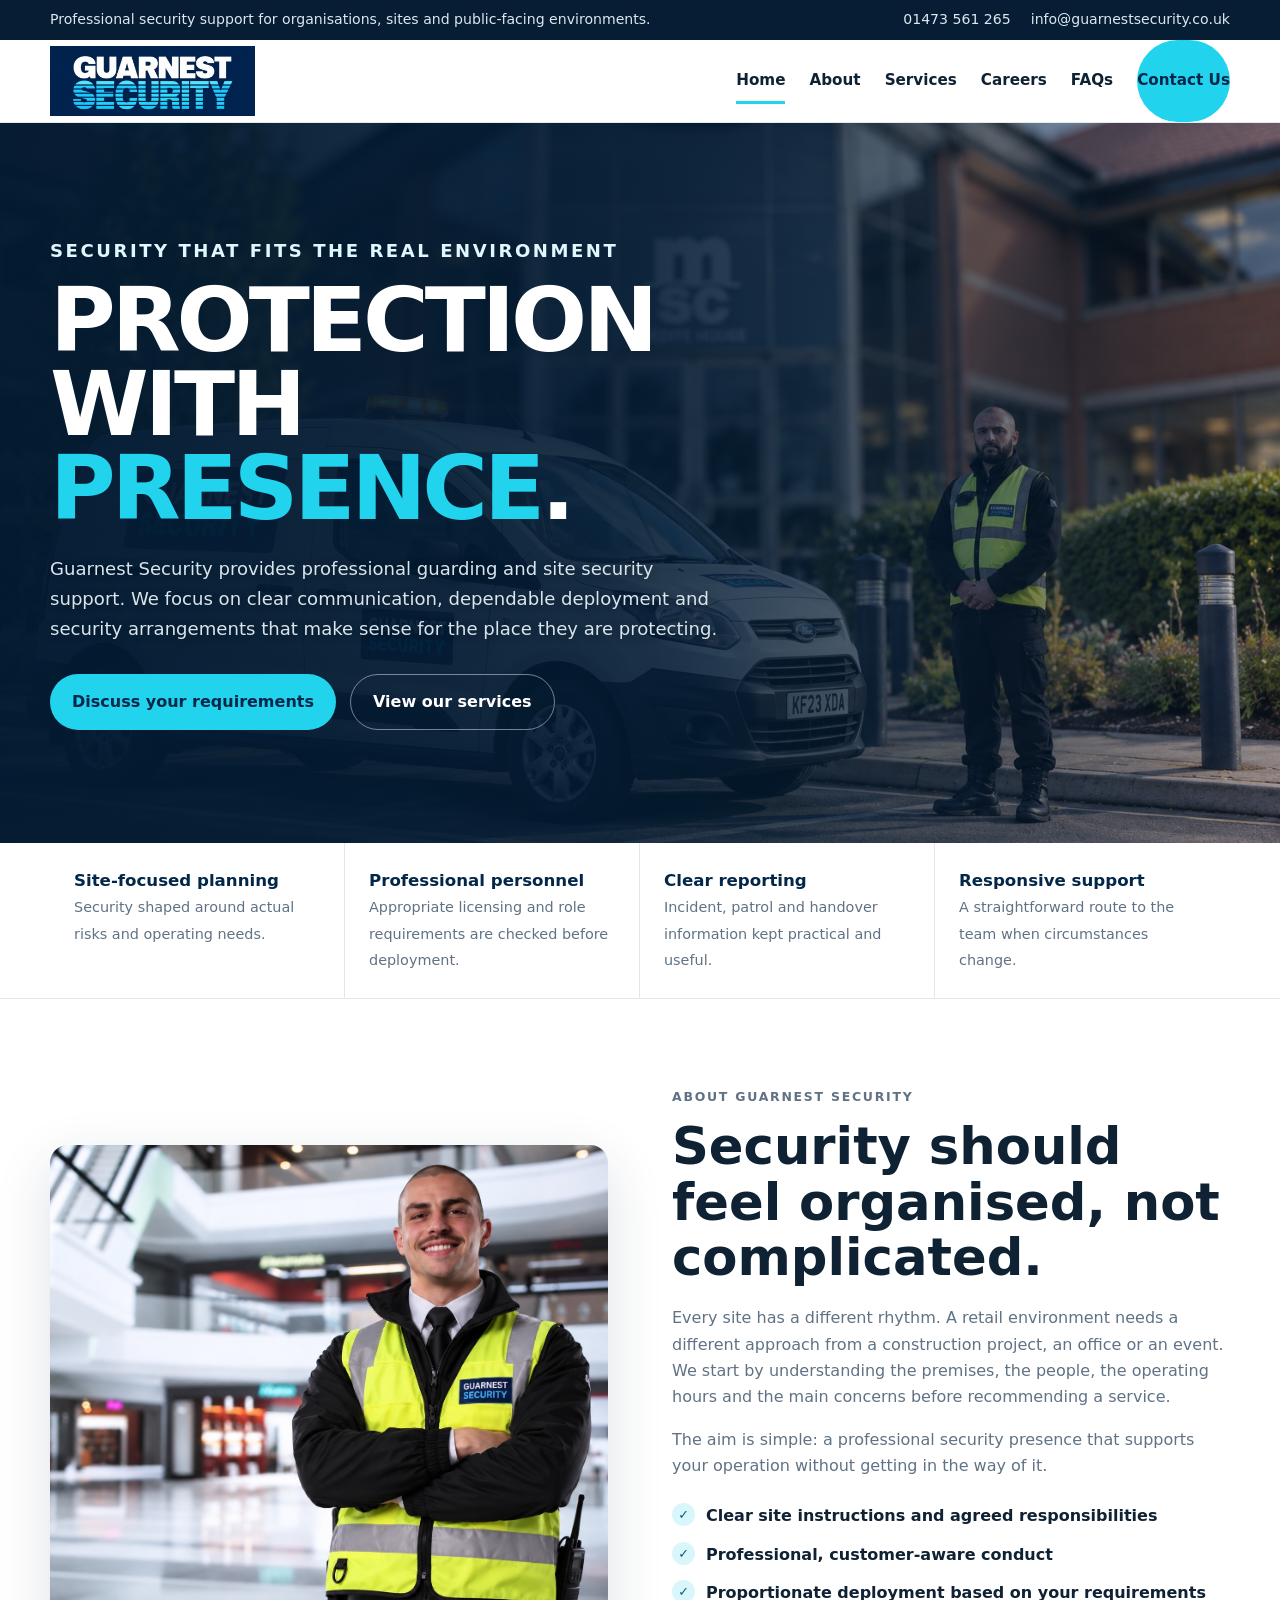
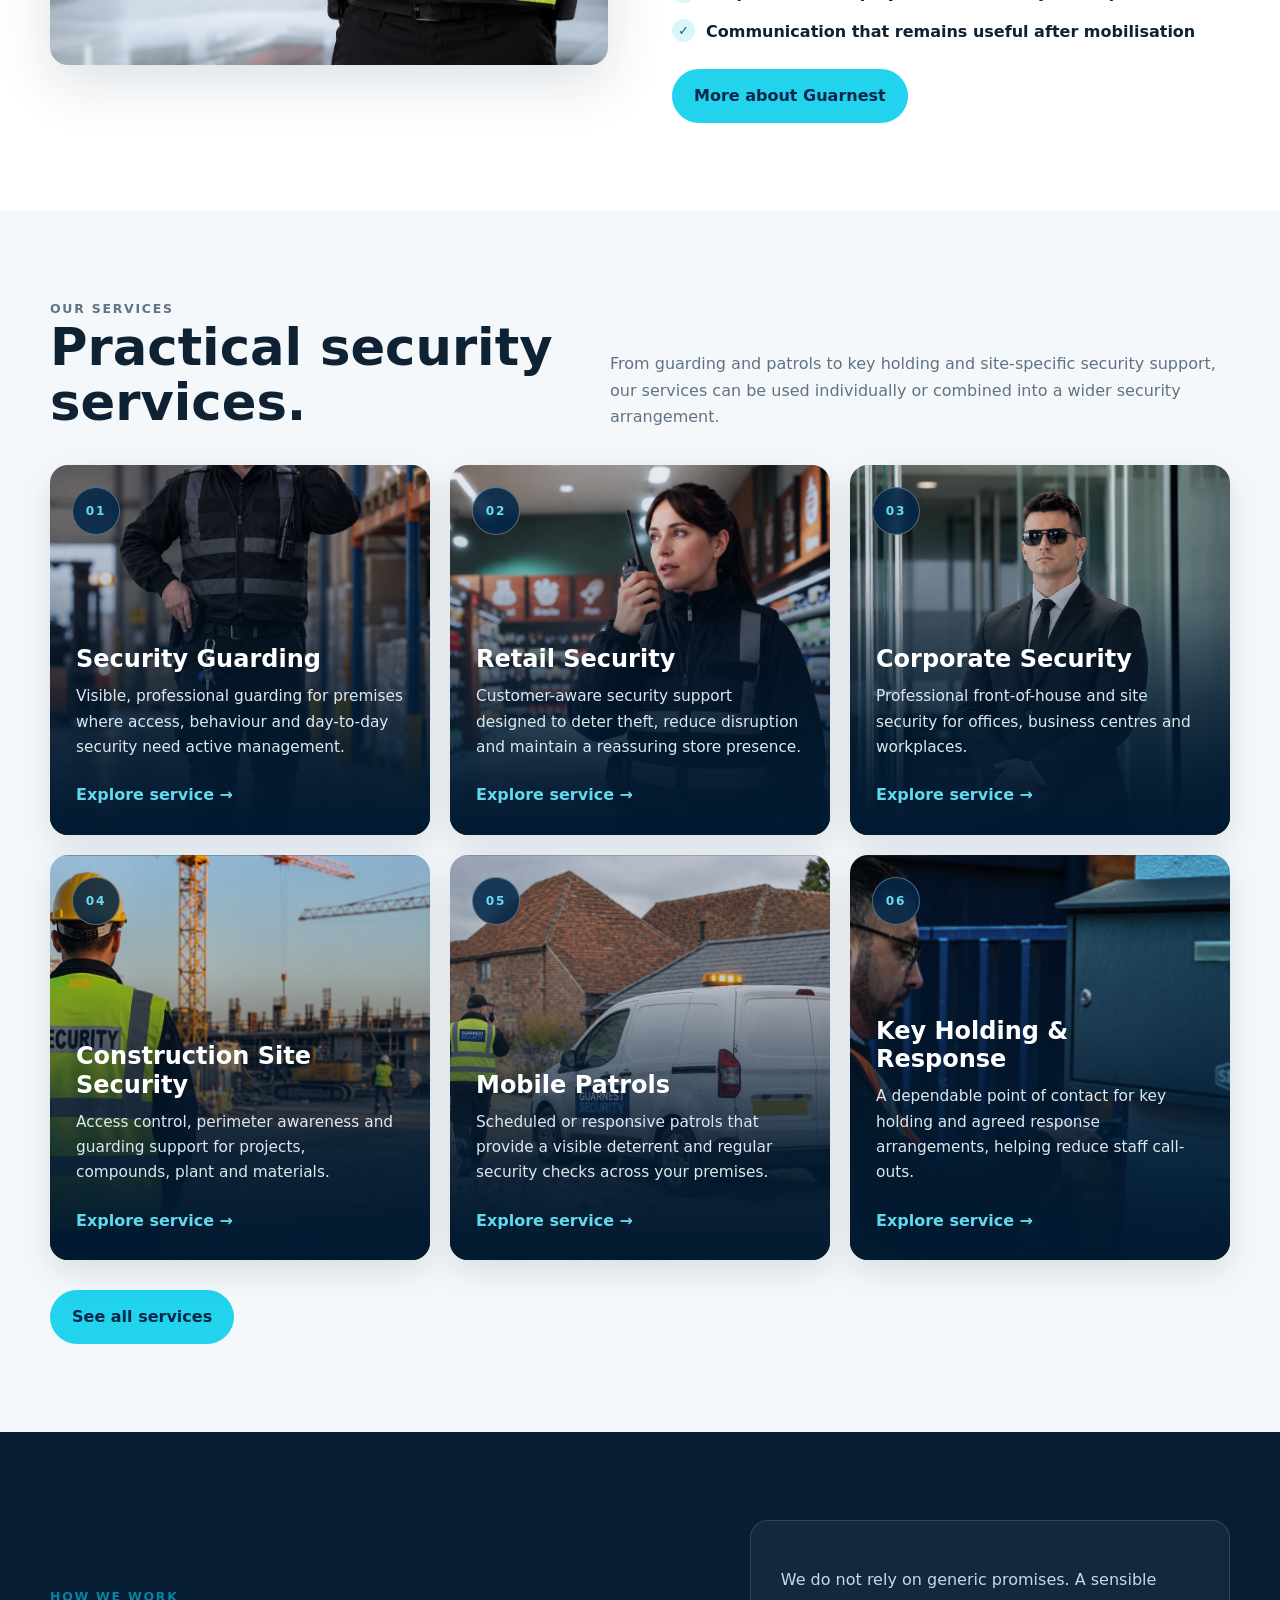
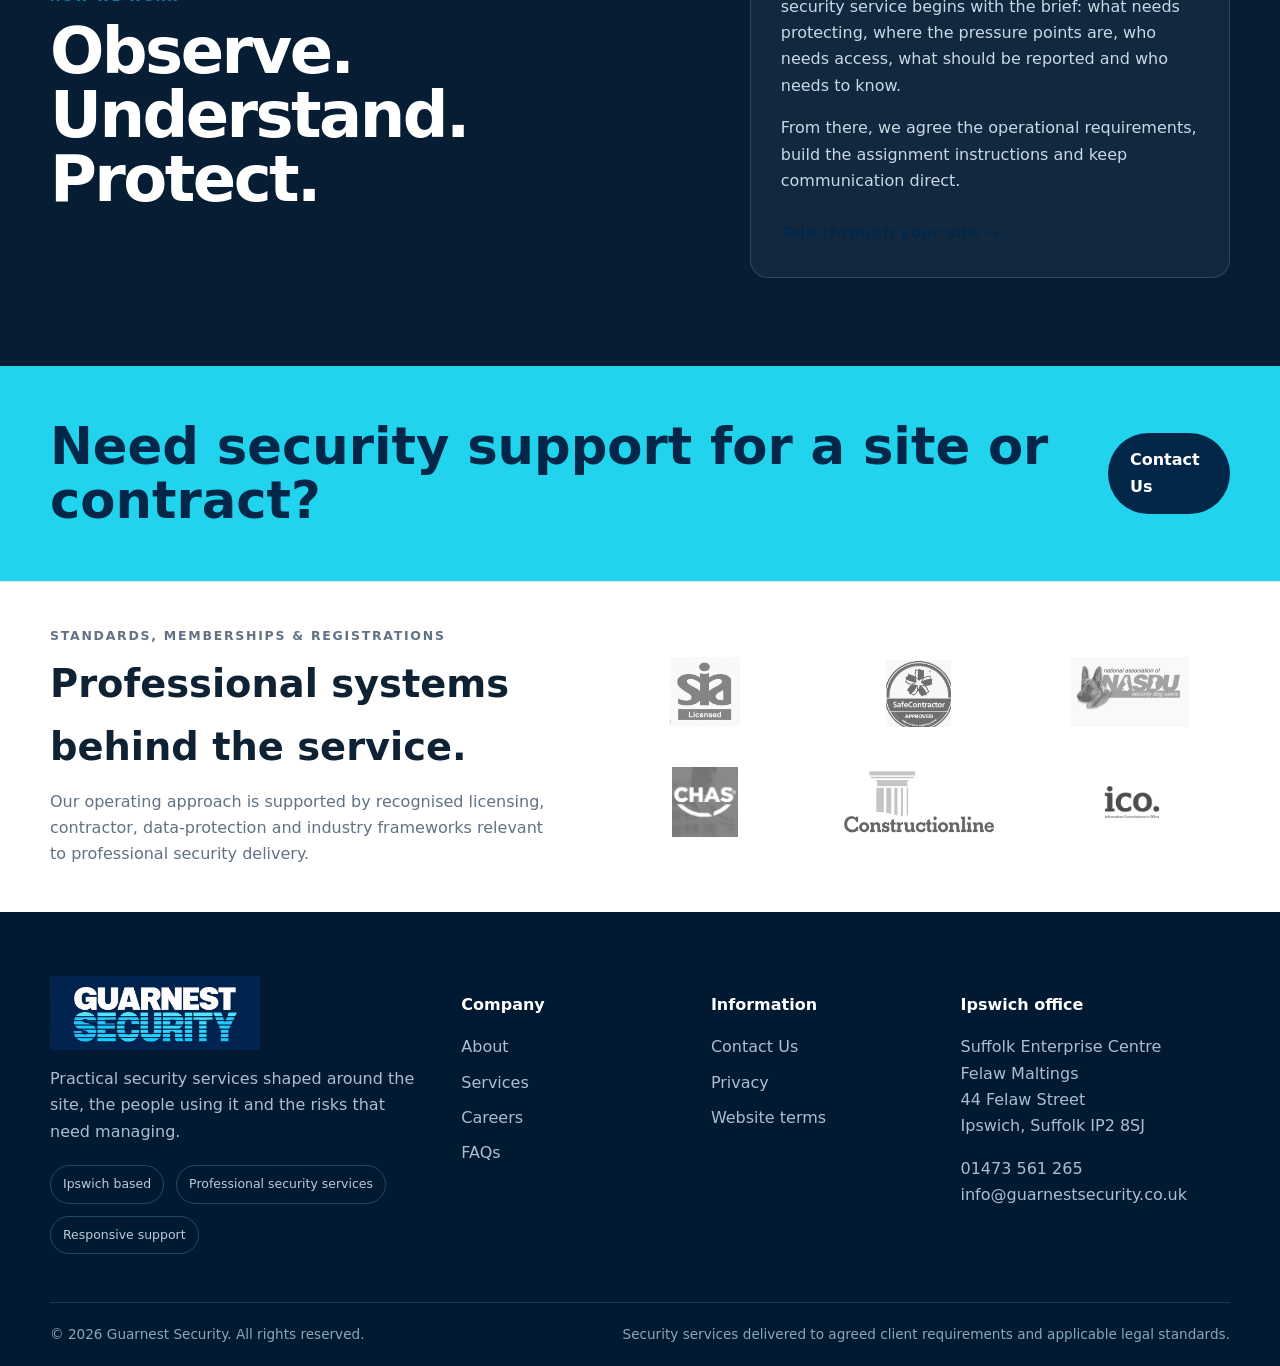
==== commit 08d02956: "Add files via upload" ====
--- a/index.html
+++ b/index.html
@@ -1,16 +1,7 @@
-<!doctype html><html lang="en-GB"><head><meta charset="utf-8"><meta name="viewport" content="width=device-width,initial-scale=1"><title>Guarnest Security | Professional Security Services in Ipswich</title><meta name="description" content="Guarnest Security provides professional guarding, patrol, key holding, event, retail, construction and site security services from Ipswich, Suffolk."><meta name="theme-color" content="#032749"><link rel="icon" href="/favicon.svg" type="image/svg+xml"><link rel="alternate icon" href="/favicon.ico"><link rel="stylesheet" href="/assets/css/style.css"><script defer src="/assets/js/script.js"></script></head><body><a class="skip-link" href="#main">Skip to content</a>
-<div class="topbar"><div class="container"><span class="topbar-copy">Professional security support for organisations, sites and public-facing environments.</span><div class="topbar-links"><a href="tel:01473561265">01473 561 265</a><a href="mailto:info@guarnestsecurity.co.uk">info@guarnestsecurity.co.uk</a></div></div></div>
-<header class="site-header"><div class="container nav-wrap"><a class="brand" href="/" aria-label="Guarnest Security home"><img src="/images/guarnest-logo.jpg" alt="Guarnest Security"></a><button class="menu-btn" aria-label="Open menu" aria-expanded="false"><span></span><span></span><span></span></button><nav class="nav" aria-label="Primary navigation"><a href="/" class="active">Home</a><a href="/about/" class="">About</a><a href="/services/" class="">Services</a><a href="/sectors/" class="">Sectors</a><a href="/careers/" class="">Careers</a><a href="/faq/" class="">FAQs</a><a class="nav-cta" href="/contact/">Request a quote</a></nav></div></header><main id="main"><section class="hero"><div class="container"><div class="hero-copy"><p class="eyebrow">Security that fits the real environment</p><h1>Protection with <span>presence</span>.</h1><p>Guarnest Security provides professional guarding and site security support. We focus on clear communication, dependable deployment and security arrangements that make sense for the place they are protecting.</p><div class="hero-actions"><a class="btn" href="/contact/">Discuss your requirements</a><a class="btn btn-outline" href="/services/">View our services</a></div></div></div></section>
+<!doctype html><html lang="en-GB"><head><meta charset="utf-8"><meta name="viewport" content="width=device-width,initial-scale=1"><title>Guarnest Security | Professional Security Services</title><meta name="description" content="Guarnest Security provides professional guarding, patrol, key holding, event, retail, construction and site security services."><meta name="theme-color" content="#032749"><link rel="icon" href="/favicon.svg" type="image/svg+xml"><link rel="alternate icon" href="/favicon.ico"><link rel="stylesheet" href="/assets/css/style.css"><script defer src="/assets/js/script.js"></script></head><body><a class="skip-link" href="#main">Skip to content</a><div class="topbar"><div class="container"><span class="topbar-copy">Professional security support for organisations, sites and public-facing environments.</span><div class="topbar-links"><a href="tel:01473561265">01473 561 265</a><a href="mailto:info@guarnestsecurity.co.uk">info@guarnestsecurity.co.uk</a></div></div></div>
+<header class="site-header"><div class="container nav-wrap"><a class="brand" href="/" aria-label="Guarnest Security home"><img src="/images/guarnest-logo.jpg" alt="Guarnest Security"></a><button class="menu-btn" aria-label="Open menu" aria-expanded="false"><span></span><span></span><span></span></button><nav class="nav" aria-label="Primary navigation"><a href="/" class="active">Home</a><a href="/about/" class="">About</a><a href="/services/" class="">Services</a><a href="/careers/" class="">Careers</a><a href="/faq/" class="">FAQs</a><a class="nav-cta" href="/contact/">Contact Us</a></nav></div></header><main id="main"><section class="hero hero-final"><div class="container"><div class="hero-copy"><p class="eyebrow">Security that fits the real environment</p><h1>Protection with <span>presence</span>.</h1><p>Guarnest Security provides professional guarding and site security support. We focus on clear communication, dependable deployment and security arrangements that make sense for the place they are protecting.</p><div class="hero-actions"><a class="btn" href="/contact/">Discuss your requirements</a><a class="btn btn-outline" href="/services/">View our services</a></div></div></div></section>
 <section class="trust-strip"><div class="container trust-grid"><div class="trust-item"><strong>Site-focused planning</strong><span>Security shaped around actual risks and operating needs.</span></div><div class="trust-item"><strong>Professional personnel</strong><span>Appropriate licensing and role requirements are checked before deployment.</span></div><div class="trust-item"><strong>Clear reporting</strong><span>Incident, patrol and handover information kept practical and useful.</span></div><div class="trust-item"><strong>Responsive support</strong><span>A straightforward route to the team when circumstances change.</span></div></div></section>
-<section class="section"><div class="container split"><div class="media-card reveal"><img src="/images/home-about-security.png" alt="Professional security officer in a commercial environment"></div><div class="content reveal"><p class="eyebrow">About Guarnest Security</p><h2>Security should feel organised, not complicated.</h2><p>Every site has a different rhythm. A retail environment needs a different approach from a construction project, an office or an event. We start by understanding the premises, the people, the operating hours and the main concerns before recommending a service.</p><p>The aim is simple: a professional security presence that supports your operation without getting in the way of it.</p><ul class="ticks"><li>Clear site instructions and agreed responsibilities</li><li>Professional, customer-aware conduct</li><li>Proportionate deployment based on your requirements</li><li>Communication that remains useful after mobilisation</li></ul><a class="btn" href="/about/">More about Guarnest</a></div></div></section>
-<section class="section section-soft"><div class="container"><div class="section-head"><div><p class="eyebrow">Our services</p><h2>Practical security services.</h2></div><p>From guarding and patrols to key holding and site-specific security support, our services can be used individually or combined into a wider security arrangement.</p></div><div class="cards service-image-cards">
-<article class="card service-card reveal" style="--card-image:url('/images/service-security-guarding.png')"><span class="num">01</span><div class="card-copy"><h3>Security Guarding</h3><p>Visible, professional guarding for premises where access, behaviour and day-to-day security need active management.</p><a class="card-link" href="/services/#security-guarding">Explore service →</a></div></article>
-<article class="card service-card reveal" style="--card-image:url('/images/service-retail.png')"><span class="num">02</span><div class="card-copy"><h3>Retail Security</h3><p>Customer-aware security support designed to deter theft, reduce disruption and maintain a reassuring store presence.</p><a class="card-link" href="/services/#retail-security">Explore service →</a></div></article>
-<article class="card service-card reveal" style="--card-image:url('/images/service-corporate.png')"><span class="num">03</span><div class="card-copy"><h3>Corporate Security</h3><p>Front-of-house and site security for offices, business centres and workplaces where professionalism matters.</p><a class="card-link" href="/services/#corporate-security">Explore service →</a></div></article>
-<article class="card service-card reveal" style="--card-image:url('/images/service-construction.png')"><span class="num">04</span><div class="card-copy"><h3>Construction Site Security</h3><p>Site access control, perimeter awareness and guarding support for construction projects, compounds and equipment.</p><a class="card-link" href="/services/#construction-site-security">Explore service →</a></div></article>
-<article class="card service-card reveal" style="--card-image:url('/images/service-mobile-patrols.jpeg')"><span class="num">05</span><div class="card-copy"><h3>Mobile Patrols</h3><p>Scheduled or responsive patrols that provide a visible deterrent and regular security checks across your premises.</p><a class="card-link" href="/services/#mobile-patrols">Explore service →</a></div></article>
-<article class="card service-card reveal" style="--card-image:url('/images/service-key-holding.png')"><span class="num">06</span><div class="card-copy"><h3>Key Holding & Response</h3><p>A dependable point of contact for key holding and agreed response arrangements, helping reduce the need for staff call-outs.</p><a class="card-link" href="/services/#key-holding-response">Explore service →</a></div></article>
-</div><div style="margin-top:30px"><a class="btn" href="/services/">See all services</a></div></div></section>
-<section class="section section-dark"><div class="container"><div class="section-head"><div><p class="eyebrow">Sectors</p><h2>Different environments. Different priorities.</h2></div><p>Security works best when it reflects how a site actually operates. We adapt the brief, visibility and communication style to the setting.</p></div><div class="sector-grid"><article class="sector reveal"><div class="icon">▦</div><h3>Retail</h3><p>Stores, shopping environments and customer-facing premises.</p></article><article class="sector reveal"><div class="icon">▤</div><h3>Construction</h3><p>Active sites, compounds, temporary access points and plant areas.</p></article><article class="sector reveal"><div class="icon">◇</div><h3>Corporate</h3><p>Offices, business premises and professional environments.</p></article><article class="sector reveal"><div class="icon">◎</div><h3>Events</h3><p>Venues, entrances, restricted areas and public-facing operations.</p></article><article class="sector reveal"><div class="icon">⌂</div><h3>Residential</h3><p>Apartment buildings, managed developments and communal areas.</p></article><article class="sector reveal"><div class="icon">▣</div><h3>Industrial</h3><p>Warehouses, yards, logistics facilities and operational sites.</p></article><article class="sector reveal"><div class="icon">□</div><h3>Vacant Property</h3><p>Unoccupied sites where visibility and regular security presence matter.</p></article><article class="sector reveal"><div class="icon">△</div><h3>Education & Community</h3><p>Premises requiring a calm, appropriate and clearly managed security presence.</p></article></div></div></section>
-<section class="section"><div class="container statement"><div class="reveal"><p class="eyebrow">How we work</p><h2>Observe. Understand. Protect.</h2></div><div class="statement-box reveal"><p>We do not rely on generic promises. A sensible security service begins with the brief: what needs protecting, where the pressure points are, who needs access, what should be reported and who needs to know.</p><p>From there, we agree the operational requirements and keep communication direct.</p><a class="card-link" href="/contact/">Talk through your site →</a></div></div></section>
-<section class="cta-band"><div class="container cta-inner"><h2>Need security support for a site or contract?</h2><a class="btn" href="/contact/">Request a conversation</a></div></section><section class="standards-strip"><div class="container standards-inner"><div class="standards-copy"><p class="eyebrow">Professional standards</p><h2>Built around recognised industry standards.</h2><p>Our operating approach is shaped by licensing, responsible contractor practices and professional security standards.</p></div><div class="standards-logos"><div class="standard-logo"><img src="/images/sia-licensed.png" alt="SIA Licensed"></div><div class="standard-logo"><img src="/images/safecontractor.png" alt="SafeContractor Approved"></div><div class="standard-logo"><img src="/images/nasdu.png" alt="NASDU"></div></div></div></section></main><footer class="footer"><div class="container footer-grid"><div><img class="footer-logo" src="/images/guarnest-logo.jpg" alt="Guarnest Security"><p>Practical security services shaped around the site, the people using it and the risks that need managing.</p><div class="badge-row"><span class="badge">Ipswich based</span><span class="badge">Professional security services</span><span class="badge">Responsive support</span></div></div><div><h3>Company</h3><div class="footer-links"><a href="/about/">About</a><a href="/services/">Services</a><a href="/sectors/">Sectors</a><a href="/careers/">Careers</a><a href="/faq/">FAQs</a></div></div><div><h3>Information</h3><div class="footer-links"><a href="/contact/">Contact</a><a href="/privacy/">Privacy</a><a href="/terms/">Website terms</a></div></div><div><h3>Ipswich office</h3><address>Suffolk Enterprise Centre<br>Felaw Maltings<br>44 Felaw Street<br>Ipswich, Suffolk IP2 8SJ</address><p><a href="tel:01473561265">01473 561 265</a><br><a href="mailto:info@guarnestsecurity.co.uk">info@guarnestsecurity.co.uk</a></p></div></div><div class="container footer-bottom"><span>© <span data-year></span> Guarnest Security. All rights reserved.</span><span>Security services delivered to agreed client requirements and applicable legal standards.</span></div></footer></body></html>+<section class="section"><div class="container split"><div class="media-card reveal"><img src="/images/home-about-final.jpeg" alt="Guarnest security officer in a commercial environment"></div><div class="content reveal"><p class="eyebrow">About Guarnest Security</p><h2>Security should feel organised, not complicated.</h2><p>Every site has a different rhythm. A retail environment needs a different approach from a construction project, an office or an event. We start by understanding the premises, the people, the operating hours and the main concerns before recommending a service.</p><p>The aim is simple: a professional security presence that supports your operation without getting in the way of it.</p><ul class="ticks"><li>Clear site instructions and agreed responsibilities</li><li>Professional, customer-aware conduct</li><li>Proportionate deployment based on your requirements</li><li>Communication that remains useful after mobilisation</li></ul><a class="btn" href="/about/">More about Guarnest</a></div></div></section>
+<section class="section section-soft"><div class="container"><div class="section-head"><div><p class="eyebrow">Our services</p><h2>Practical security services.</h2></div><p>From guarding and patrols to key holding and site-specific security support, our services can be used individually or combined into a wider security arrangement.</p></div><div class="cards service-image-cards"><article class="card service-card reveal" style="--card-image:url('/images/service-security-guarding-final.jpeg')"><span class="num">01</span><div class="card-copy"><h3>Security Guarding</h3><p>Visible, professional guarding for premises where access, behaviour and day-to-day security need active management.</p><a class="card-link" href="/services/#security-guarding">Explore service →</a></div></article><article class="card service-card reveal" style="--card-image:url('/images/service-retail-final.jpeg')"><span class="num">02</span><div class="card-copy"><h3>Retail Security</h3><p>Customer-aware security support designed to deter theft, reduce disruption and maintain a reassuring store presence.</p><a class="card-link" href="/services/#retail-security">Explore service →</a></div></article><article class="card service-card reveal" style="--card-image:url('/images/service-corporate-final.jpeg')"><span class="num">03</span><div class="card-copy"><h3>Corporate Security</h3><p>Professional front-of-house and site security for offices, business centres and workplaces.</p><a class="card-link" href="/services/#corporate-security">Explore service →</a></div></article><article class="card service-card reveal" style="--card-image:url('/images/service-construction-final.jpeg')"><span class="num">04</span><div class="card-copy"><h3>Construction Site Security</h3><p>Access control, perimeter awareness and guarding support for projects, compounds, plant and materials.</p><a class="card-link" href="/services/#construction-site-security">Explore service →</a></div></article><article class="card service-card reveal" style="--card-image:url('/images/service-mobile-final.jpeg')"><span class="num">05</span><div class="card-copy"><h3>Mobile Patrols</h3><p>Scheduled or responsive patrols that provide a visible deterrent and regular security checks across your premises.</p><a class="card-link" href="/services/#mobile-patrols">Explore service →</a></div></article><article class="card service-card reveal" style="--card-image:url('/images/service-keyholding-final.png')"><span class="num">06</span><div class="card-copy"><h3>Key Holding & Response</h3><p>A dependable point of contact for key holding and agreed response arrangements, helping reduce staff call-outs.</p><a class="card-link" href="/services/#key-holding-response">Explore service →</a></div></article></div><div style="margin-top:30px"><a class="btn" href="/services/">See all services</a></div></div></section>
+<section class="section section-dark"><div class="container statement"><div class="reveal"><p class="eyebrow">How we work</p><h2>Observe. Understand. Protect.</h2></div><div class="statement-box reveal"><p>We do not rely on generic promises. A sensible security service begins with the brief: what needs protecting, where the pressure points are, who needs access, what should be reported and who needs to know.</p><p>From there, we agree the operational requirements, build the assignment instructions and keep communication direct.</p><a class="card-link" href="/contact/">Talk through your site →</a></div></div></section>
+<section class="cta-band"><div class="container cta-inner"><h2>Need security support for a site or contract?</h2><a class="btn" href="/contact/">Contact Us</a></div></section><section class="standards-strip"><div class="container standards-inner"><div class="standards-copy"><p class="eyebrow">Standards, memberships & registrations</p><h2>Professional systems behind the service.</h2><p>Our operating approach is supported by recognised licensing, contractor, data-protection and industry frameworks relevant to professional security delivery.</p></div><div class="standards-logos standards-six"><div class="standard-logo"><img src="/images/sia-licensed.png" alt="SIA Licensed"></div><div class="standard-logo"><img src="/images/safecontractor.png" alt="SafeContractor Approved"></div><div class="standard-logo"><img src="/images/nasdu.png" alt="NASDU"></div><div class="standard-logo"><img src="/images/chas.jpg" alt="CHAS"></div><div class="standard-logo"><img src="/images/constructionline.png" alt="Constructionline"></div><div class="standard-logo"><img src="/images/ico.png" alt="Information Commissioner's Office"></div></div></div></section></main><footer class="footer"><div class="container footer-grid"><div><img class="footer-logo" src="/images/guarnest-logo.jpg" alt="Guarnest Security"><p>Practical security services shaped around the site, the people using it and the risks that need managing.</p><div class="badge-row"><span class="badge">Ipswich based</span><span class="badge">Professional security services</span><span class="badge">Responsive support</span></div></div><div><h3>Company</h3><div class="footer-links"><a href="/about/">About</a><a href="/services/">Services</a><a href="/careers/">Careers</a><a href="/faq/">FAQs</a></div></div><div><h3>Information</h3><div class="footer-links"><a href="/contact/">Contact Us</a><a href="/privacy/">Privacy</a><a href="/terms/">Website terms</a></div></div><div><h3>Ipswich office</h3><address>Suffolk Enterprise Centre<br>Felaw Maltings<br>44 Felaw Street<br>Ipswich, Suffolk IP2 8SJ</address><p><a href="tel:01473561265">01473 561 265</a><br><a href="mailto:info@guarnestsecurity.co.uk">info@guarnestsecurity.co.uk</a></p></div></div><div class="container footer-bottom"><span>© <span data-year></span> Guarnest Security. All rights reserved.</span><span>Security services delivered to agreed client requirements and applicable legal standards.</span></div></footer></body></html>
--- a/assets/css/style.css
+++ b/assets/css/style.css
@@ -75,3 +75,28 @@
 .hero{background-position:center center}.hero-copy{max-width:720px}.hero:before{content:"";position:absolute;inset:0;background:linear-gradient(90deg,rgba(2,26,49,.92) 0%,rgba(2,26,49,.72) 48%,rgba(2,26,49,.20) 100%);z-index:1}.hero-copy{position:relative;z-index:2}
 .standards-strip{padding:44px 0;background:#f4f8fb;border-top:1px solid var(--line)}.standards-inner{display:grid;grid-template-columns:1.15fr .85fr;gap:48px;align-items:center}.standards-copy h2{font-size:clamp(1.7rem,3vw,2.5rem);margin:5px 0 10px}.standards-copy p{color:var(--muted);margin:0}.standards-logos{display:flex;justify-content:flex-end;align-items:center;gap:18px;flex-wrap:wrap}.standard-logo{height:86px;min-width:110px;max-width:155px;background:#fff;border:1px solid var(--line);border-radius:12px;padding:10px;display:flex;align-items:center;justify-content:center}.standard-logo img{max-width:100%;max-height:66px;object-fit:contain}.visual-service-list .service-row-image{position:relative;min-height:220px;color:#fff;border:0;border-radius:16px;overflow:hidden;padding:32px;background:linear-gradient(90deg,rgba(2,26,49,.93),rgba(2,26,49,.56)),var(--service-image) center/cover no-repeat;margin-bottom:16px}.visual-service-list .service-row-image h3,.visual-service-list .service-row-image a{color:#fff}.visual-service-list .service-row-image p{color:#dce8f0}.visual-service-list .service-row-image .service-no{color:var(--cyan)}
 @media(max-width:960px){.standards-inner{grid-template-columns:1fr}.standards-logos{justify-content:flex-start}}@media(max-width:620px){.standards-logos{gap:10px}.standard-logo{height:72px;min-width:90px;max-width:120px}.visual-service-list .service-row-image{min-height:250px}}
+
+
+/* September 2026 final content and image refresh */
+.hero-final{
+  min-height:720px;
+  background:linear-gradient(90deg,rgba(2,26,49,.88) 0%,rgba(2,26,49,.72) 47%,rgba(2,26,49,.18) 100%),url('../../images/home-hero-final.jpeg') center/cover no-repeat;
+}
+.hero-final:before{background:linear-gradient(90deg,rgba(2,26,49,.78) 0%,rgba(2,26,49,.58) 48%,rgba(2,26,49,.08) 100%)}
+.hero-final:after{display:none}.hero-final .hero-copy{max-width:760px}
+.hero-final .hero-copy>.eyebrow{color:#dff8ff}.hero-final .hero-copy>p:not(.eyebrow){text-shadow:0 1px 8px rgba(0,0,0,.32)}
+.page-hero.about{background-image:linear-gradient(90deg,rgba(3,39,73,.94),rgba(3,39,73,.45)),url('../../images/about-us-final.jpeg');background-position:center 35%}
+.page-hero.services-hero{background-image:linear-gradient(90deg,rgba(3,39,73,.96),rgba(3,39,73,.58)),url('../../images/service-security-guarding-final.jpeg');background-position:center 40%}
+.page-hero.careers-final{min-height:480px;background-image:linear-gradient(90deg,rgba(3,39,73,.91),rgba(3,39,73,.30)),url('../../images/career-final.jpeg');background-position:center center}
+.page-hero.contact-final{background-image:linear-gradient(90deg,rgba(3,39,73,.94),rgba(3,39,73,.44)),url('../../images/contact-final.jpeg');background-position:center 38%}
+.service-tile-grid{display:grid;grid-template-columns:repeat(2,1fr);gap:22px}
+.service-tile{position:relative;min-height:390px;border-radius:18px;overflow:hidden;color:#fff;display:flex;flex-direction:column;justify-content:space-between;padding:24px;background-image:linear-gradient(180deg,rgba(2,26,49,.12) 5%,rgba(2,26,49,.38) 48%,rgba(2,26,49,.96) 100%),var(--service-image);background-size:cover;background-position:center;box-shadow:0 14px 38px rgba(3,39,73,.14);transition:transform .2s,box-shadow .2s}
+.service-tile:hover{transform:translateY(-5px);box-shadow:0 20px 48px rgba(3,39,73,.22)}
+.service-tile .service-no{width:50px;height:50px;border-radius:50%;display:grid;place-items:center;background:rgba(3,39,73,.86);color:var(--cyan);font-weight:900;border:1px solid rgba(255,255,255,.28);backdrop-filter:blur(5px)}
+.service-tile-copy{margin:-24px;padding:90px 28px 28px;background:linear-gradient(180deg,transparent,rgba(2,26,49,.98))}.service-tile h3{font-size:1.6rem;margin:0 0 10px}.service-tile p{margin:0 0 12px;color:#dce8f0}.service-tile a{font-weight:850;color:#67e8f9}
+.career-intro{display:grid;grid-template-columns:1.1fr .9fr;gap:64px;align-items:start}.career-points{display:grid;gap:14px}.career-points>div{padding:22px;border:1px solid var(--line);border-radius:14px;background:#fff;box-shadow:0 8px 24px rgba(4,39,73,.06)}.career-points strong{display:block;color:var(--navy);font-size:1.04rem}.career-points span{display:block;color:var(--muted);margin-top:4px}
+.process-grid{display:grid;grid-template-columns:repeat(4,1fr);gap:18px}.process-step{padding:26px;border:1px solid var(--line);border-radius:16px;background:#fff}.process-step strong{display:block;color:#0b8da9;letter-spacing:.12em;font-size:.82rem}.process-step h3{margin:28px 0 8px;font-size:1.25rem}.process-step p{margin:0;color:var(--muted)}
+.standards-strip{background:#fff}.standards-inner{grid-template-columns:.9fr 1.1fr}.standards-logos.standards-six{display:grid;grid-template-columns:repeat(3,1fr);gap:18px;justify-content:stretch}.standard-logo{height:92px;min-width:0;max-width:none;background:transparent;border:0;border-radius:0;padding:8px}.standard-logo img{max-height:70px;filter:grayscale(1);opacity:.72;mix-blend-mode:multiply}.standard-logo:hover img{filter:grayscale(.4);opacity:.9}
+.about-feature-cards .card{min-height:300px}
+@media(max-width:960px){.service-tile-grid{grid-template-columns:1fr}.career-intro{grid-template-columns:1fr}.process-grid{grid-template-columns:repeat(2,1fr)}.standards-logos.standards-six{grid-template-columns:repeat(3,1fr)}.hero-final{background-position:62% center}.hero-final:before{background:linear-gradient(90deg,rgba(2,26,49,.90),rgba(2,26,49,.67),rgba(2,26,49,.25))}}
+@media(max-width:620px){.hero-final{background:linear-gradient(90deg,rgba(2,26,49,.94),rgba(2,26,49,.78)),url('../../images/home-hero-final.jpeg') 62% center/cover no-repeat;min-height:650px}.hero-final:before{display:none}.service-tile{min-height:330px}.process-grid{grid-template-columns:1fr}.standards-logos.standards-six{grid-template-columns:repeat(2,1fr)}.standard-logo{height:74px}.career-intro{gap:34px}}
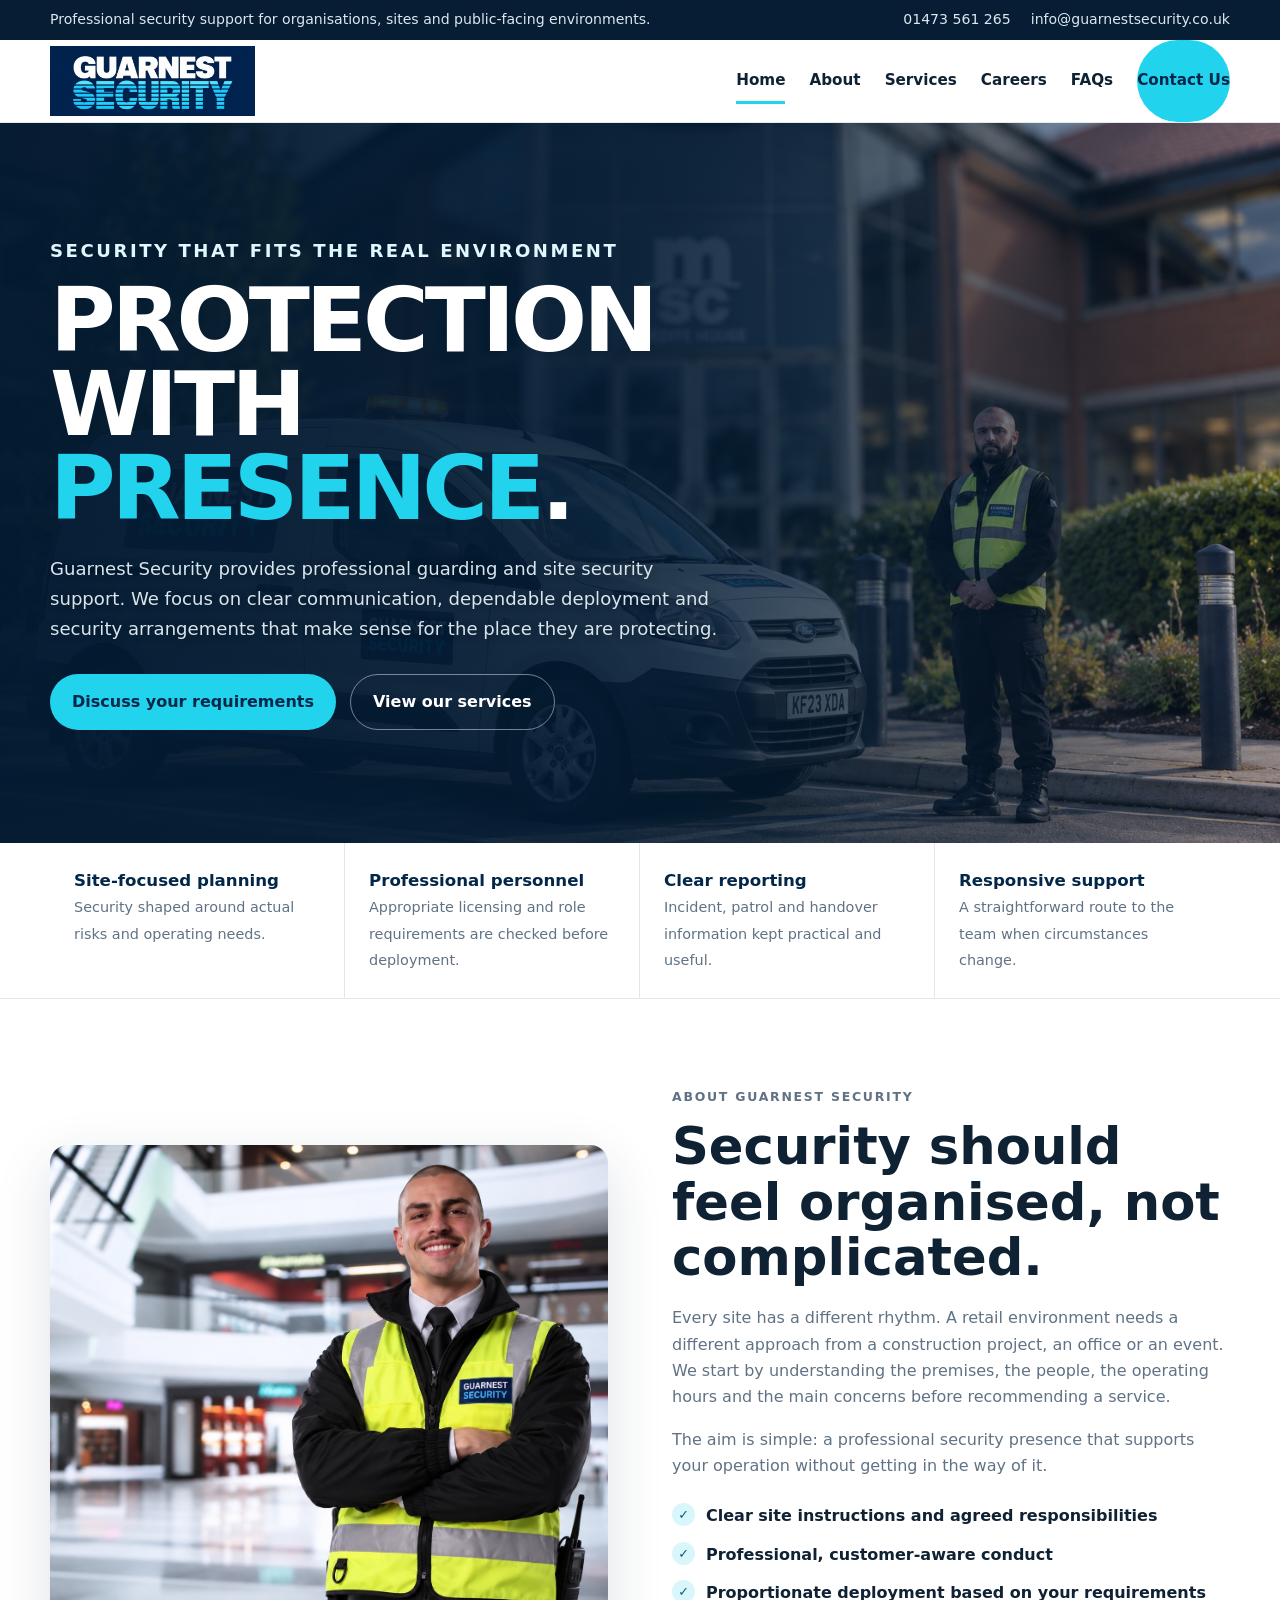
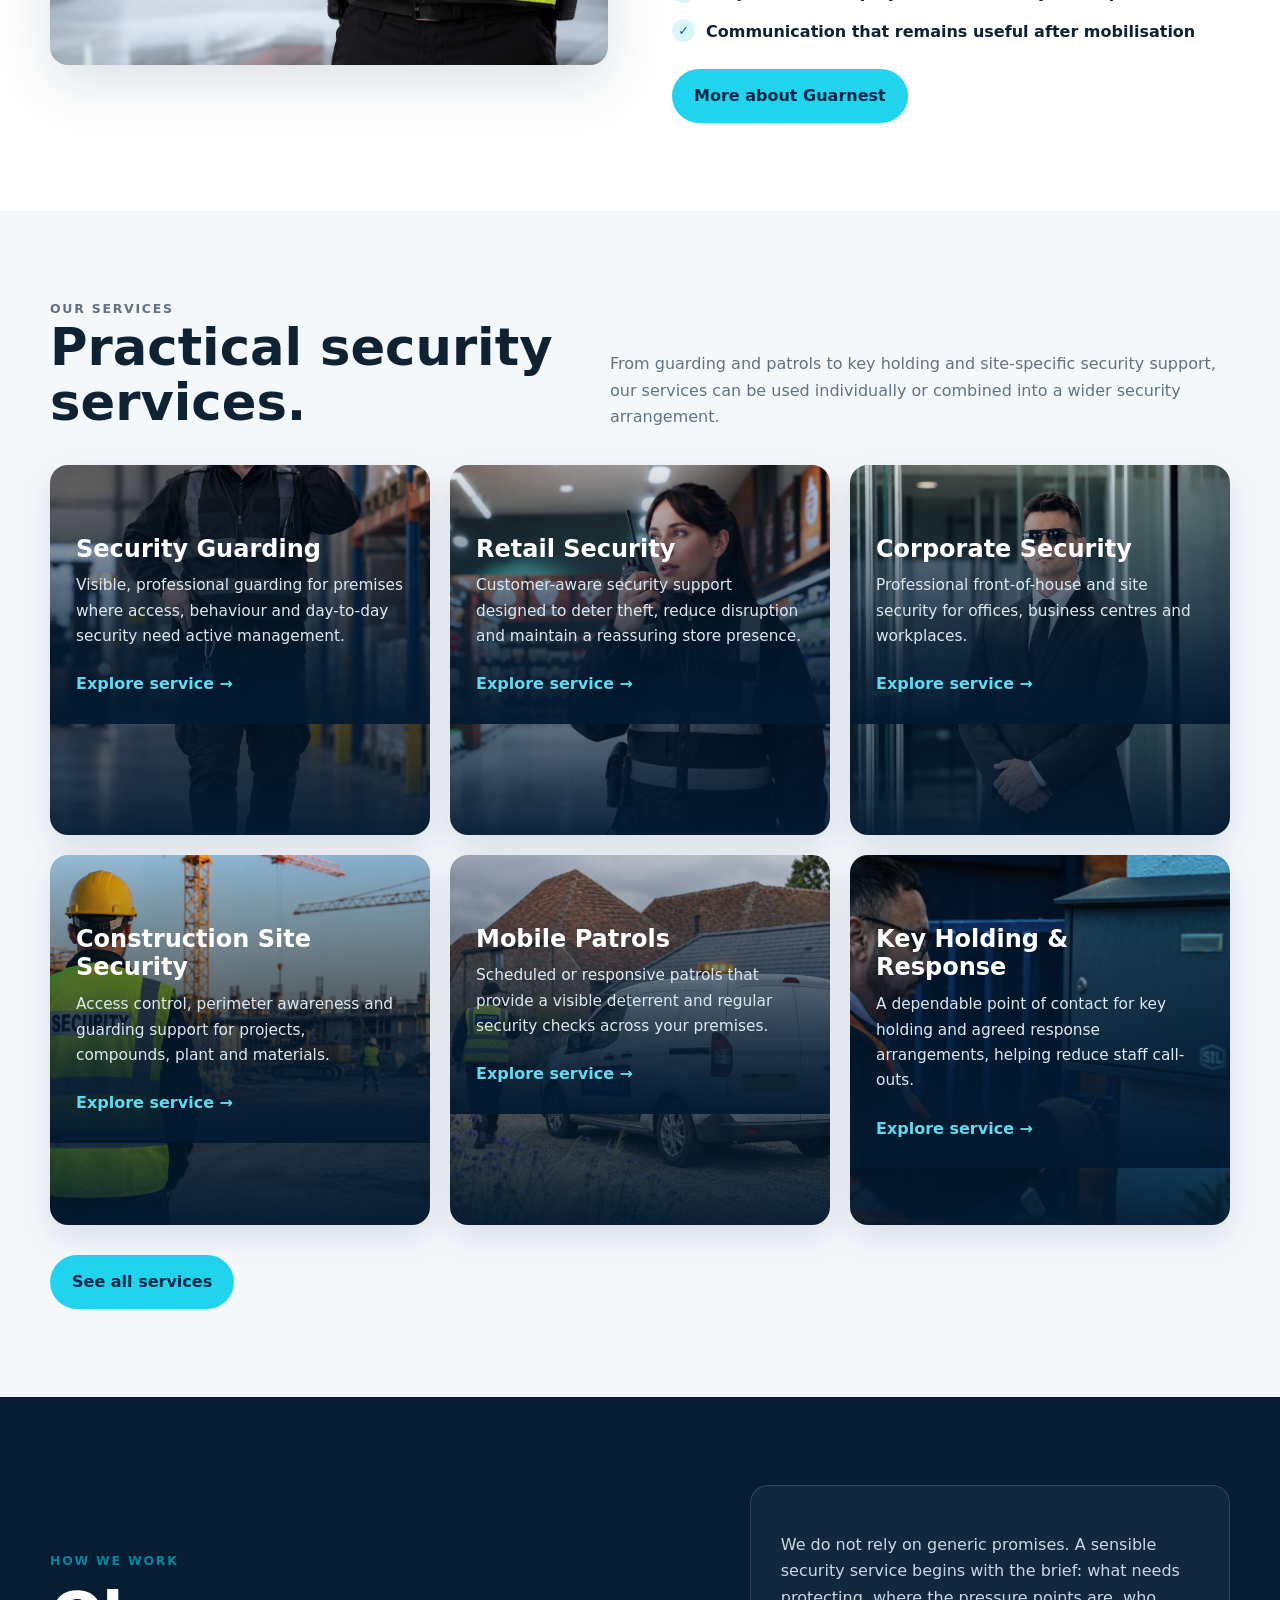
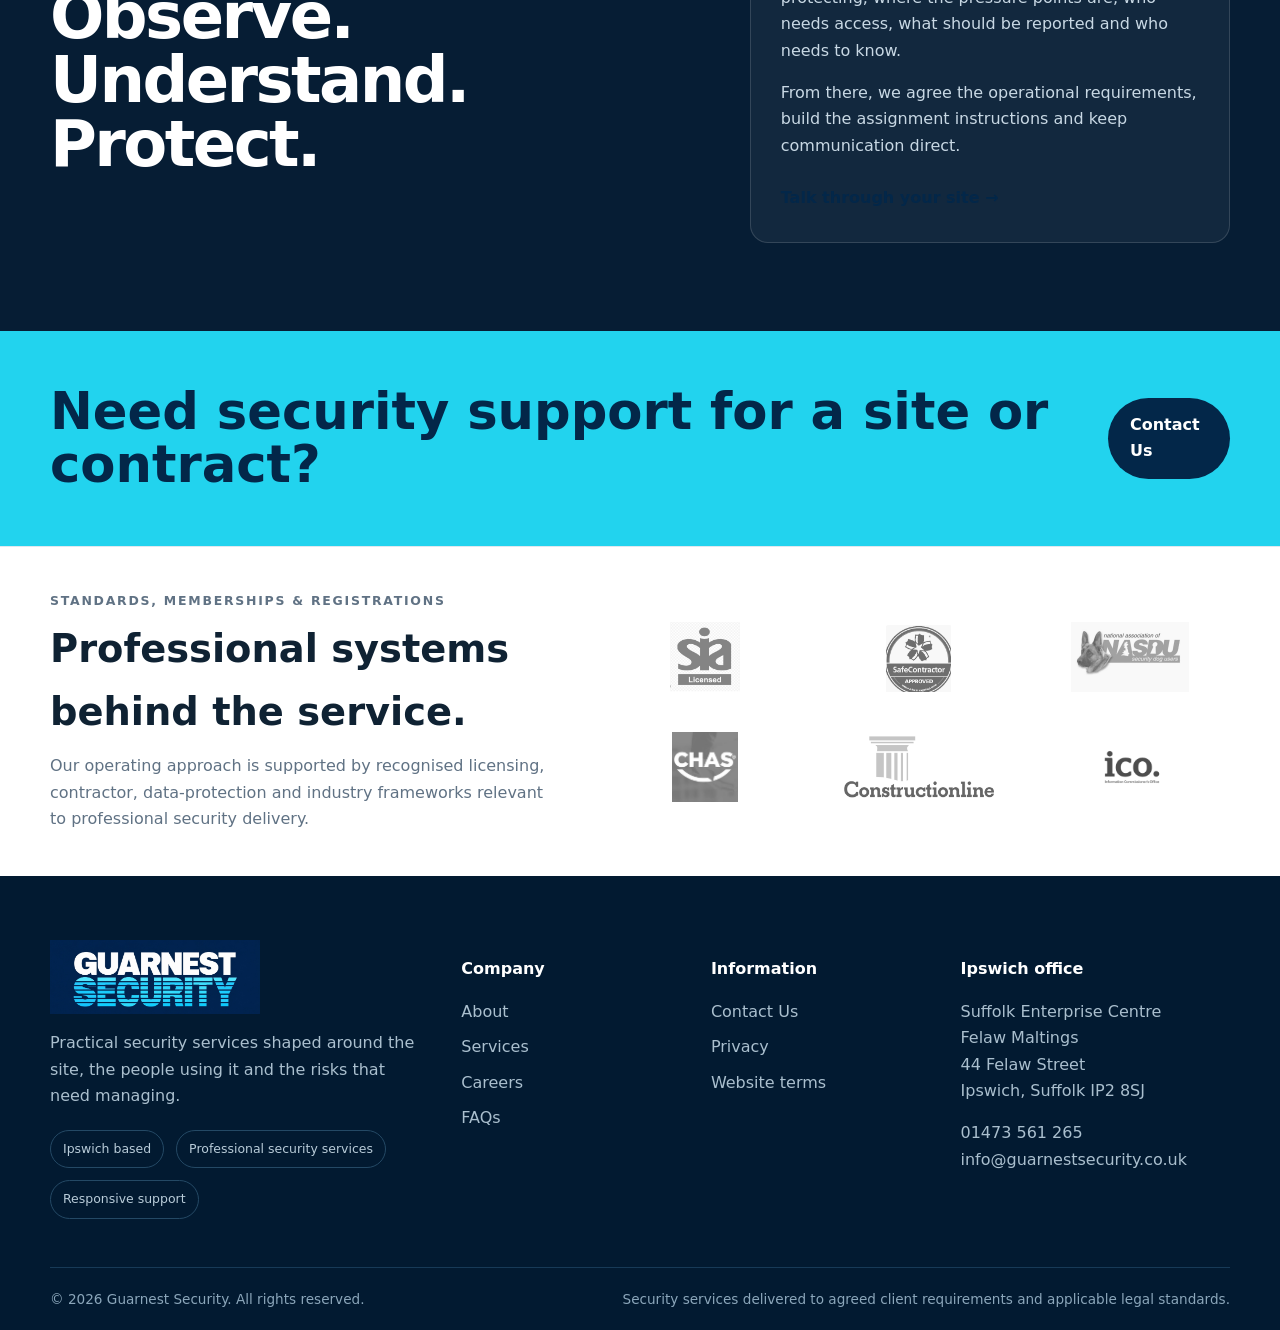
==== commit 716de17d: "Add files via upload" ====
--- a/index.html
+++ b/index.html
@@ -2,6 +2,6 @@
 <header class="site-header"><div class="container nav-wrap"><a class="brand" href="/" aria-label="Guarnest Security home"><img src="/images/guarnest-logo.jpg" alt="Guarnest Security"></a><button class="menu-btn" aria-label="Open menu" aria-expanded="false"><span></span><span></span><span></span></button><nav class="nav" aria-label="Primary navigation"><a href="/" class="active">Home</a><a href="/about/" class="">About</a><a href="/services/" class="">Services</a><a href="/careers/" class="">Careers</a><a href="/faq/" class="">FAQs</a><a class="nav-cta" href="/contact/">Contact Us</a></nav></div></header><main id="main"><section class="hero hero-final"><div class="container"><div class="hero-copy"><p class="eyebrow">Security that fits the real environment</p><h1>Protection with <span>presence</span>.</h1><p>Guarnest Security provides professional guarding and site security support. We focus on clear communication, dependable deployment and security arrangements that make sense for the place they are protecting.</p><div class="hero-actions"><a class="btn" href="/contact/">Discuss your requirements</a><a class="btn btn-outline" href="/services/">View our services</a></div></div></div></section>
 <section class="trust-strip"><div class="container trust-grid"><div class="trust-item"><strong>Site-focused planning</strong><span>Security shaped around actual risks and operating needs.</span></div><div class="trust-item"><strong>Professional personnel</strong><span>Appropriate licensing and role requirements are checked before deployment.</span></div><div class="trust-item"><strong>Clear reporting</strong><span>Incident, patrol and handover information kept practical and useful.</span></div><div class="trust-item"><strong>Responsive support</strong><span>A straightforward route to the team when circumstances change.</span></div></div></section>
 <section class="section"><div class="container split"><div class="media-card reveal"><img src="/images/home-about-final.jpeg" alt="Guarnest security officer in a commercial environment"></div><div class="content reveal"><p class="eyebrow">About Guarnest Security</p><h2>Security should feel organised, not complicated.</h2><p>Every site has a different rhythm. A retail environment needs a different approach from a construction project, an office or an event. We start by understanding the premises, the people, the operating hours and the main concerns before recommending a service.</p><p>The aim is simple: a professional security presence that supports your operation without getting in the way of it.</p><ul class="ticks"><li>Clear site instructions and agreed responsibilities</li><li>Professional, customer-aware conduct</li><li>Proportionate deployment based on your requirements</li><li>Communication that remains useful after mobilisation</li></ul><a class="btn" href="/about/">More about Guarnest</a></div></div></section>
-<section class="section section-soft"><div class="container"><div class="section-head"><div><p class="eyebrow">Our services</p><h2>Practical security services.</h2></div><p>From guarding and patrols to key holding and site-specific security support, our services can be used individually or combined into a wider security arrangement.</p></div><div class="cards service-image-cards"><article class="card service-card reveal" style="--card-image:url('/images/service-security-guarding-final.jpeg')"><span class="num">01</span><div class="card-copy"><h3>Security Guarding</h3><p>Visible, professional guarding for premises where access, behaviour and day-to-day security need active management.</p><a class="card-link" href="/services/#security-guarding">Explore service →</a></div></article><article class="card service-card reveal" style="--card-image:url('/images/service-retail-final.jpeg')"><span class="num">02</span><div class="card-copy"><h3>Retail Security</h3><p>Customer-aware security support designed to deter theft, reduce disruption and maintain a reassuring store presence.</p><a class="card-link" href="/services/#retail-security">Explore service →</a></div></article><article class="card service-card reveal" style="--card-image:url('/images/service-corporate-final.jpeg')"><span class="num">03</span><div class="card-copy"><h3>Corporate Security</h3><p>Professional front-of-house and site security for offices, business centres and workplaces.</p><a class="card-link" href="/services/#corporate-security">Explore service →</a></div></article><article class="card service-card reveal" style="--card-image:url('/images/service-construction-final.jpeg')"><span class="num">04</span><div class="card-copy"><h3>Construction Site Security</h3><p>Access control, perimeter awareness and guarding support for projects, compounds, plant and materials.</p><a class="card-link" href="/services/#construction-site-security">Explore service →</a></div></article><article class="card service-card reveal" style="--card-image:url('/images/service-mobile-final.jpeg')"><span class="num">05</span><div class="card-copy"><h3>Mobile Patrols</h3><p>Scheduled or responsive patrols that provide a visible deterrent and regular security checks across your premises.</p><a class="card-link" href="/services/#mobile-patrols">Explore service →</a></div></article><article class="card service-card reveal" style="--card-image:url('/images/service-keyholding-final.png')"><span class="num">06</span><div class="card-copy"><h3>Key Holding & Response</h3><p>A dependable point of contact for key holding and agreed response arrangements, helping reduce staff call-outs.</p><a class="card-link" href="/services/#key-holding-response">Explore service →</a></div></article></div><div style="margin-top:30px"><a class="btn" href="/services/">See all services</a></div></div></section>
+<section class="section section-soft"><div class="container"><div class="section-head"><div><p class="eyebrow">Our services</p><h2>Practical security services.</h2></div><p>From guarding and patrols to key holding and site-specific security support, our services can be used individually or combined into a wider security arrangement.</p></div><div class="cards service-image-cards"><article class="card service-card reveal" style="--card-image:url('/images/service-security-guarding-final.jpeg')"><div class="card-copy"><h3>Security Guarding</h3><p>Visible, professional guarding for premises where access, behaviour and day-to-day security need active management.</p><a class="card-link" href="/services/#security-guarding">Explore service →</a></div></article><article class="card service-card reveal" style="--card-image:url('/images/service-retail-final.jpeg')"><div class="card-copy"><h3>Retail Security</h3><p>Customer-aware security support designed to deter theft, reduce disruption and maintain a reassuring store presence.</p><a class="card-link" href="/services/#retail-security">Explore service →</a></div></article><article class="card service-card reveal" style="--card-image:url('/images/service-corporate-final.jpeg')"><div class="card-copy"><h3>Corporate Security</h3><p>Professional front-of-house and site security for offices, business centres and workplaces.</p><a class="card-link" href="/services/#corporate-security">Explore service →</a></div></article><article class="card service-card reveal" style="--card-image:url('/images/service-construction-final.jpeg')"><div class="card-copy"><h3>Construction Site Security</h3><p>Access control, perimeter awareness and guarding support for projects, compounds, plant and materials.</p><a class="card-link" href="/services/#construction-site-security">Explore service →</a></div></article><article class="card service-card reveal" style="--card-image:url('/images/service-mobile-final.jpeg')"><div class="card-copy"><h3>Mobile Patrols</h3><p>Scheduled or responsive patrols that provide a visible deterrent and regular security checks across your premises.</p><a class="card-link" href="/services/#mobile-patrols">Explore service →</a></div></article><article class="card service-card reveal" style="--card-image:url('/images/service-keyholding-final.png')"><div class="card-copy"><h3>Key Holding & Response</h3><p>A dependable point of contact for key holding and agreed response arrangements, helping reduce staff call-outs.</p><a class="card-link" href="/services/#key-holding-response">Explore service →</a></div></article></div><div style="margin-top:30px"><a class="btn" href="/services/">See all services</a></div></div></section>
 <section class="section section-dark"><div class="container statement"><div class="reveal"><p class="eyebrow">How we work</p><h2>Observe. Understand. Protect.</h2></div><div class="statement-box reveal"><p>We do not rely on generic promises. A sensible security service begins with the brief: what needs protecting, where the pressure points are, who needs access, what should be reported and who needs to know.</p><p>From there, we agree the operational requirements, build the assignment instructions and keep communication direct.</p><a class="card-link" href="/contact/">Talk through your site →</a></div></div></section>
 <section class="cta-band"><div class="container cta-inner"><h2>Need security support for a site or contract?</h2><a class="btn" href="/contact/">Contact Us</a></div></section><section class="standards-strip"><div class="container standards-inner"><div class="standards-copy"><p class="eyebrow">Standards, memberships & registrations</p><h2>Professional systems behind the service.</h2><p>Our operating approach is supported by recognised licensing, contractor, data-protection and industry frameworks relevant to professional security delivery.</p></div><div class="standards-logos standards-six"><div class="standard-logo"><img src="/images/sia-licensed.png" alt="SIA Licensed"></div><div class="standard-logo"><img src="/images/safecontractor.png" alt="SafeContractor Approved"></div><div class="standard-logo"><img src="/images/nasdu.png" alt="NASDU"></div><div class="standard-logo"><img src="/images/chas.jpg" alt="CHAS"></div><div class="standard-logo"><img src="/images/constructionline.png" alt="Constructionline"></div><div class="standard-logo"><img src="/images/ico.png" alt="Information Commissioner's Office"></div></div></div></section></main><footer class="footer"><div class="container footer-grid"><div><img class="footer-logo" src="/images/guarnest-logo.jpg" alt="Guarnest Security"><p>Practical security services shaped around the site, the people using it and the risks that need managing.</p><div class="badge-row"><span class="badge">Ipswich based</span><span class="badge">Professional security services</span><span class="badge">Responsive support</span></div></div><div><h3>Company</h3><div class="footer-links"><a href="/about/">About</a><a href="/services/">Services</a><a href="/careers/">Careers</a><a href="/faq/">FAQs</a></div></div><div><h3>Information</h3><div class="footer-links"><a href="/contact/">Contact Us</a><a href="/privacy/">Privacy</a><a href="/terms/">Website terms</a></div></div><div><h3>Ipswich office</h3><address>Suffolk Enterprise Centre<br>Felaw Maltings<br>44 Felaw Street<br>Ipswich, Suffolk IP2 8SJ</address><p><a href="tel:01473561265">01473 561 265</a><br><a href="mailto:info@guarnestsecurity.co.uk">info@guarnestsecurity.co.uk</a></p></div></div><div class="container footer-bottom"><span>© <span data-year></span> Guarnest Security. All rights reserved.</span><span>Security services delivered to agreed client requirements and applicable legal standards.</span></div></footer></body></html>
--- a/assets/css/style.css
+++ b/assets/css/style.css
@@ -85,7 +85,7 @@
 .hero-final:before{background:linear-gradient(90deg,rgba(2,26,49,.78) 0%,rgba(2,26,49,.58) 48%,rgba(2,26,49,.08) 100%)}
 .hero-final:after{display:none}.hero-final .hero-copy{max-width:760px}
 .hero-final .hero-copy>.eyebrow{color:#dff8ff}.hero-final .hero-copy>p:not(.eyebrow){text-shadow:0 1px 8px rgba(0,0,0,.32)}
-.page-hero.about{background-image:linear-gradient(90deg,rgba(3,39,73,.94),rgba(3,39,73,.45)),url('../../images/about-us-final.jpeg');background-position:center 35%}
+.page-hero.about{background-image:linear-gradient(90deg,rgba(3,39,73,.94),rgba(3,39,73,.45)),url('../../images/about-top.jpeg');background-position:center 50%}
 .page-hero.services-hero{background-image:linear-gradient(90deg,rgba(3,39,73,.96),rgba(3,39,73,.58)),url('../../images/service-security-guarding-final.jpeg');background-position:center 40%}
 .page-hero.careers-final{min-height:480px;background-image:linear-gradient(90deg,rgba(3,39,73,.91),rgba(3,39,73,.30)),url('../../images/career-final.jpeg');background-position:center center}
 .page-hero.contact-final{background-image:linear-gradient(90deg,rgba(3,39,73,.94),rgba(3,39,73,.44)),url('../../images/contact-final.jpeg');background-position:center 38%}
